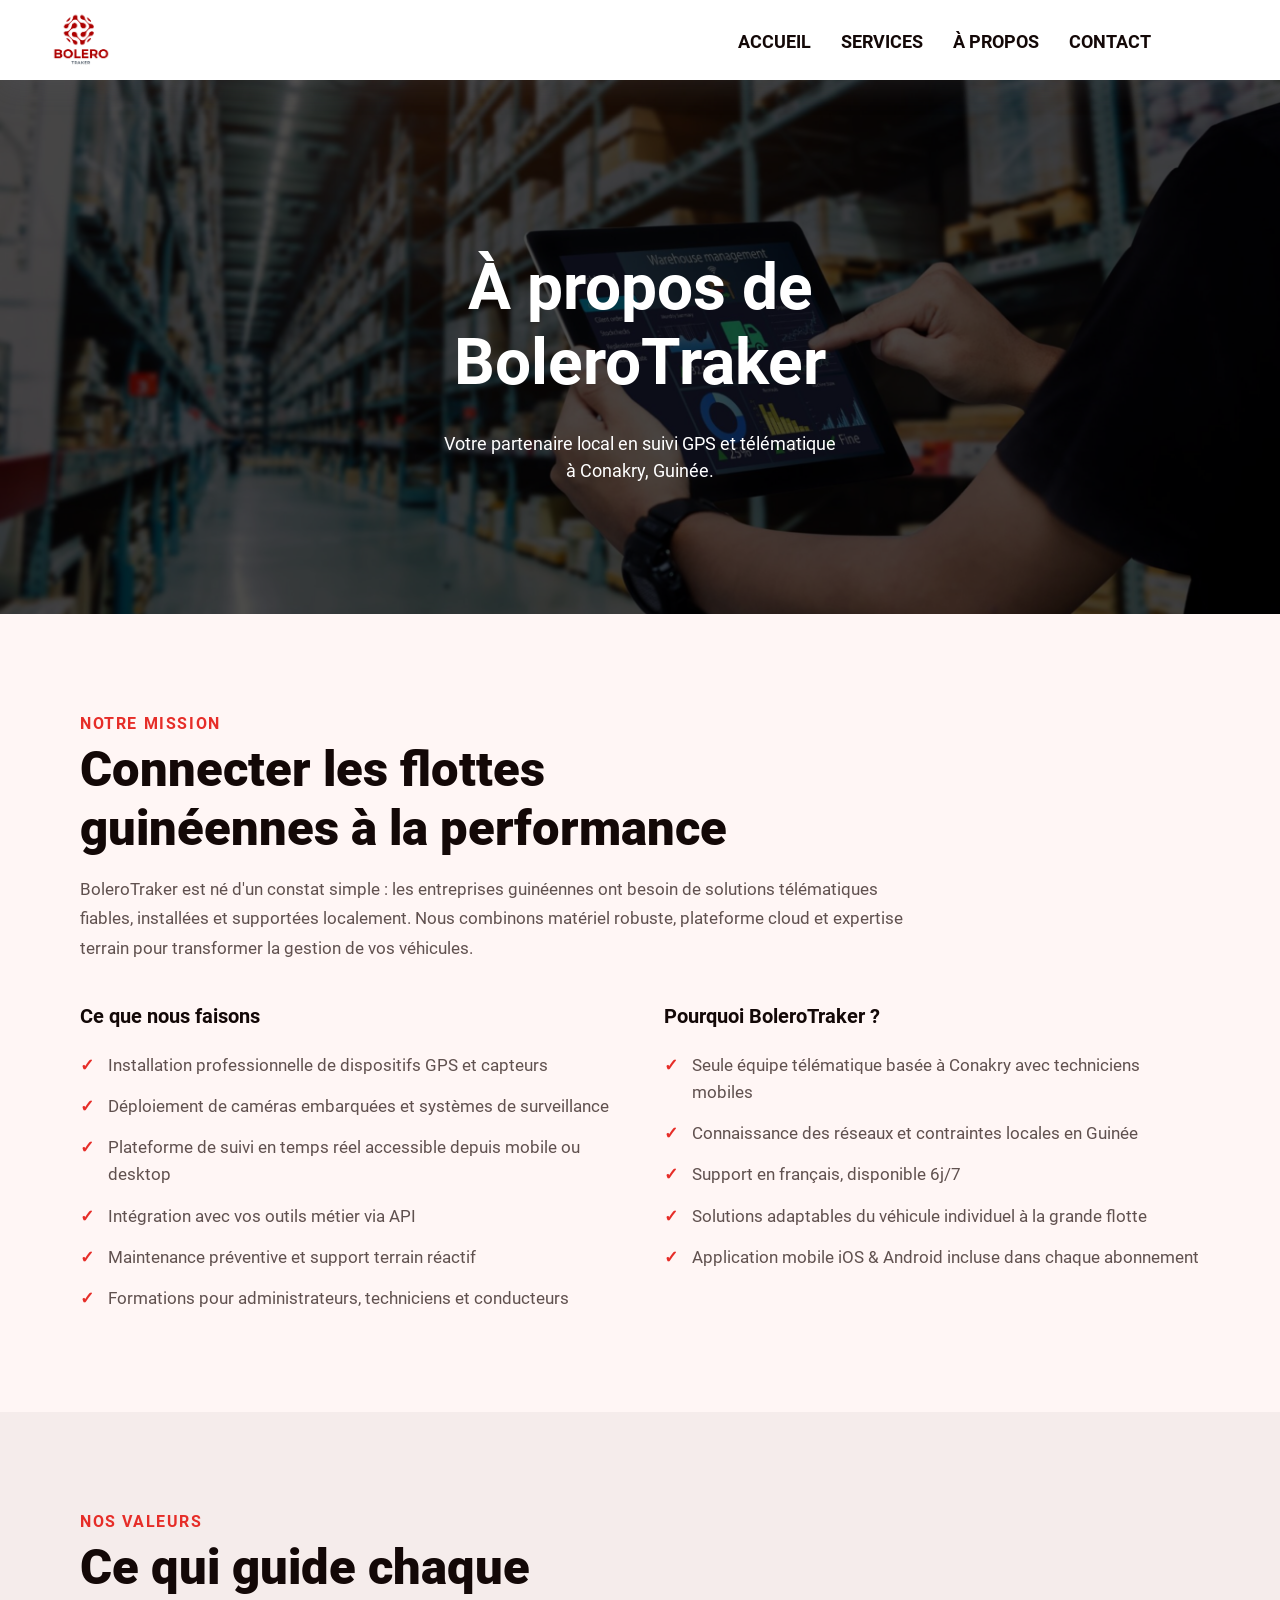
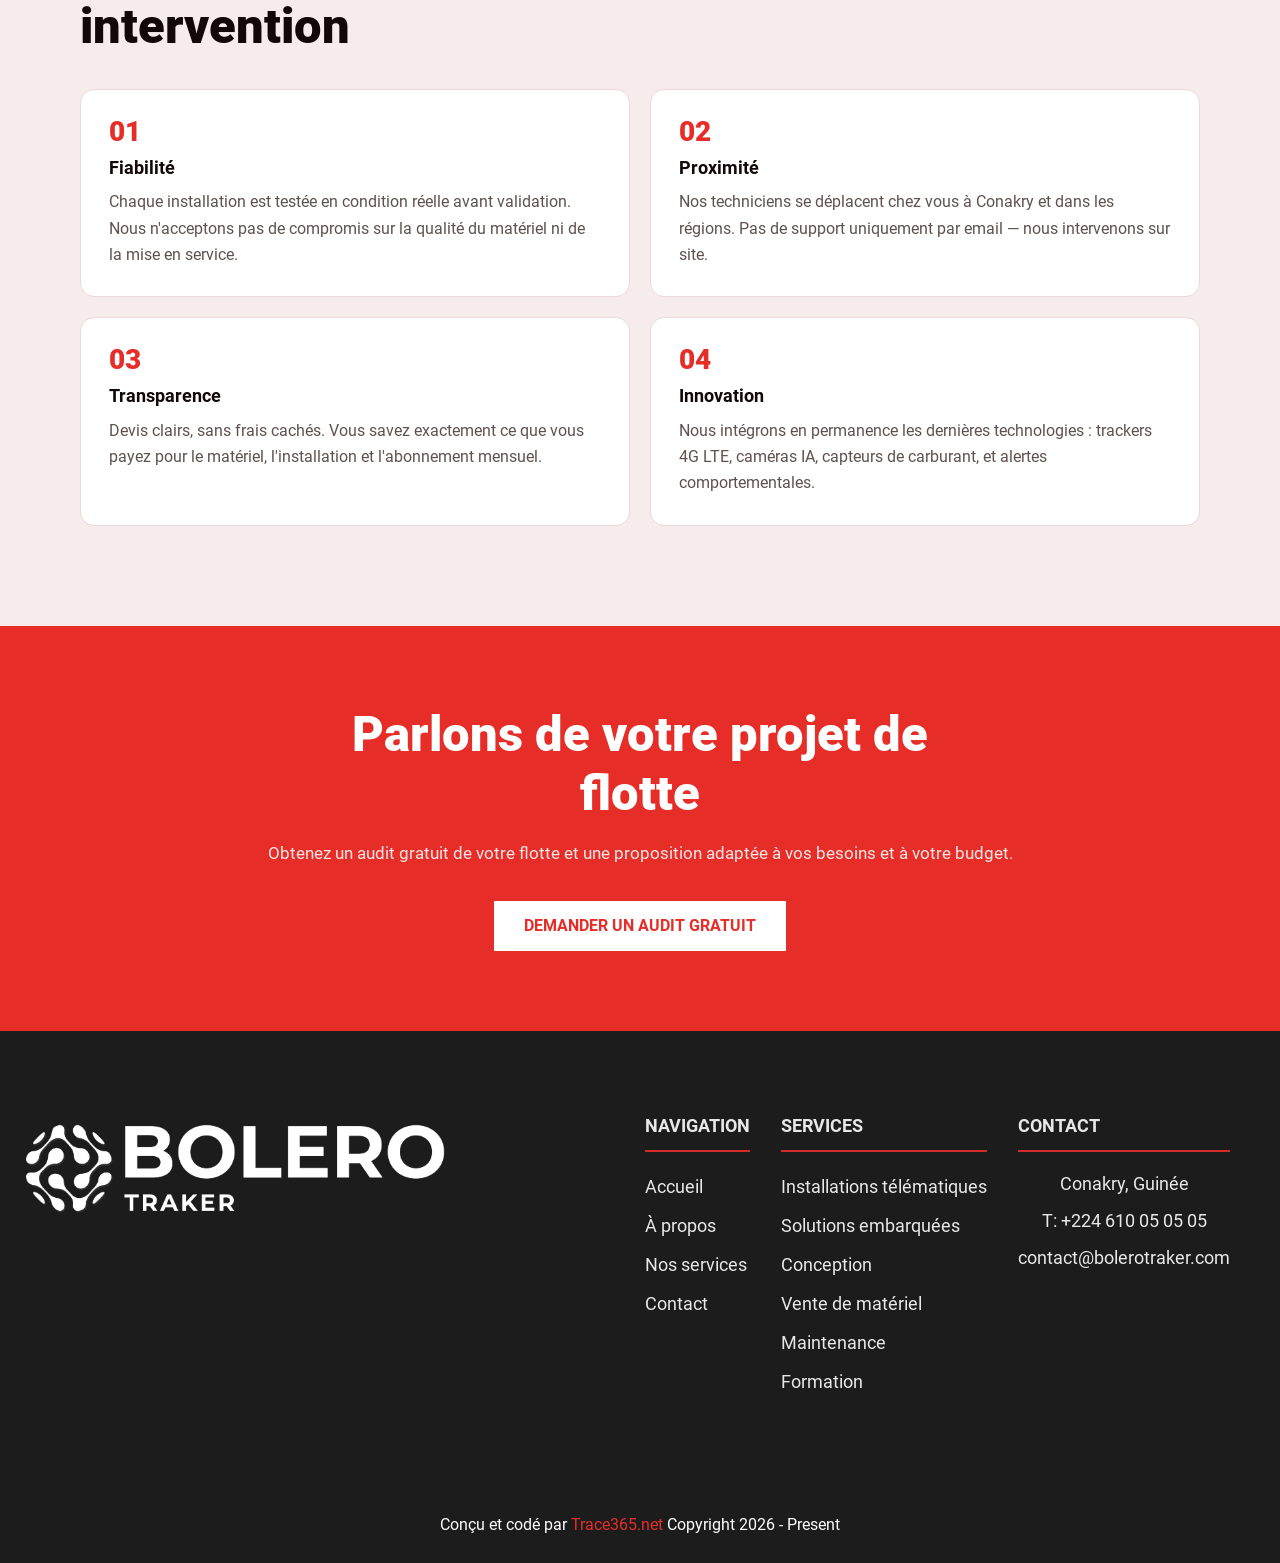
==== about.html @ 32d2dd4e "major Changes" ====
<!DOCTYPE html>
<html lang="fr">
<head>
  <meta charset="UTF-8">
  <meta name="viewport" content="width=device-width, initial-scale=1.0">
  <title>À propos — BoleroTraker | Suivi GPS Conakry, Guinée</title>
  <meta name="description" content="BoleroTraker est votre partenaire local de suivi GPS et télématique en Guinée. Découvrez notre mission, notre équipe et notre engagement pour les flottes guinéennes.">
  <link rel="canonical" href="https://www.bolerotraker.com/about.html">
  <link rel="icon" type="image/png" href="/images/logo-light.png">
  <link rel="stylesheet" href="/css/root.css">
  <link rel="stylesheet" href="/css/dark.css">
  <link rel="stylesheet" href="/css/animations.css">
</head>
<body class="interior">
  <a class="skip" aria-label="aller au contenu principal" href="#main">Aller au contenu principal</a>
  <script defer src="/js/animations.js"></script>

  <div id="navigation">
    <div aria-hidden="true" class="background-color-div"></div>
    <div class="container">
      <a class="logo" aria-label="retour à l'accueil" href="/">
        <img class="light" aria-hidden="true" src="/images/logo-light.png" decoding="async" alt="BoleroTraker logo" width="221" height="66">
        <img class="dark" aria-hidden="true" src="/images/logo-blue.png" decoding="async" loading="lazy" alt="BoleroTraker logo" width="221" height="66">
      </a>
      <button type="button" class="hamburger-menu" aria-expanded="false" aria-controls="navbar-menu">
        <span aria-hidden="true"></span>
      </button>
      <nav id="navbar-menu" aria-label="navigation principale">
        <ul>
          <li id="home"><a href="/">Accueil</a></li>
          <li class="dropdown" id="services">
            <a class="dropdown-toggle" role="button" tabindex="0" aria-expanded="false" aria-controls="services-submenu">Services</a>
            <ul class="dropdown-menu" id="services-submenu">
              <li><a class="dropdown-menu-item" href="mobile-telematics-installations.html">
                <span class="dmi-title">Installations télématiques</span>
                <span class="dmi-desc">GPS, caméras &amp; capteurs sur site</span>
              </a></li>
              <li><a class="dropdown-menu-item" href="fleet-electronics-solutions.html">
                <span class="dmi-title">Solutions embarquées</span>
                <span class="dmi-desc">Intégration électronique de flotte</span>
              </a></li>
              <li><a class="dropdown-menu-item" href="consultative-solution-design.html">
                <span class="dmi-title">Conception de solutions</span>
                <span class="dmi-desc">Architecture télématique sur mesure</span>
              </a></li>
              <li><a class="dropdown-menu-item" href="device-sales.html">
                <span class="dmi-title">Vente de matériel</span>
                <span class="dmi-desc">Trackers 4G, caméras, capteurs</span>
              </a></li>
              <li><a class="dropdown-menu-item" href="maintenance-support.html">
                <span class="dmi-title">Maintenance &amp; support</span>
                <span class="dmi-desc">Contrats &amp; interventions terrain</span>
              </a></li>
              <li><a class="dropdown-menu-item" href="training-education.html">
                <span class="dmi-title">Formation</span>
                <span class="dmi-desc">Pour vos équipes &amp; opérateurs</span>
              </a></li>
            </ul>
          </li>
          <li id="about-us"><a class="active" href="about.html">À propos</a></li>
          <li id="contact"><a href="contact.html">Contact</a></li>
        </ul>
      </nav>
      <button id="dark-mode-toggle">
        <svg class="moon" xmlns="http://www.w3.org/2000/svg" viewBox="0 0 480 480" style="enable-background:new 0 0 480 480" xml:space="preserve"><path d="M459.782 347.328c-4.288-5.28-11.488-7.232-17.824-4.96-17.76 6.368-37.024 9.632-57.312 9.632-97.056 0-176-78.976-176-176 0-58.4 28.832-112.768 77.12-145.472 5.472-3.712 8.096-10.4 6.624-16.832S285.638 2.4 279.078 1.44C271.59.352 264.134 0 256.646 0c-132.352 0-240 107.648-240 240s107.648 240 240 240c84 0 160.416-42.688 204.352-114.176 3.552-5.792 3.04-13.184-1.216-18.496z"/></svg>
        <img class="sun" aria-hidden="true" src="/images/sun.svg" decoding="async" alt="light mode toggle icon" width="15" height="15">
      </button>
    </div>
  </div>

  <main id="main">

    <section id="int-hero">
      <h1>À propos de BoleroTraker</h1>
      <p>Votre partenaire local en suivi GPS et télématique à Conakry, Guinée.</p>
      <picture>
        <img src="/images/hero_img_1.png" alt="équipe BoleroTraker" loading="eager" decoding="async">
      </picture>
    </section>

    <!-- Mission -->
    <section class="sp-section">
      <div class="sp-container">
        <span class="sp-label">Notre mission</span>
        <h2 class="sp-title">Connecter les flottes guinéennes à la performance</h2>
        <p class="sp-intro">BoleroTraker est né d'un constat simple : les entreprises guinéennes ont besoin de solutions télématiques fiables, installées et supportées localement. Nous combinons matériel robuste, plateforme cloud et expertise terrain pour transformer la gestion de vos véhicules.</p>
        <div class="sp-two-col" style="margin-top:2.5rem">
          <div class="sp-col">
            <h3 style="font-size:1.25rem;font-weight:700;color:var(--text);margin-bottom:1rem">Ce que nous faisons</h3>
            <ul class="sp-list">
              <li>Installation professionnelle de dispositifs GPS et capteurs</li>
              <li>Déploiement de caméras embarquées et systèmes de surveillance</li>
              <li>Plateforme de suivi en temps réel accessible depuis mobile ou desktop</li>
              <li>Intégration avec vos outils métier via API</li>
              <li>Maintenance préventive et support terrain réactif</li>
              <li>Formations pour administrateurs, techniciens et conducteurs</li>
            </ul>
          </div>
          <div class="sp-col">
            <h3 style="font-size:1.25rem;font-weight:700;color:var(--text);margin-bottom:1rem">Pourquoi BoleroTraker ?</h3>
            <ul class="sp-list">
              <li>Seule équipe télématique basée à Conakry avec techniciens mobiles</li>
              <li>Connaissance des réseaux et contraintes locales en Guinée</li>
              <li>Support en français, disponible 6j/7</li>
              <li>Solutions adaptables du véhicule individuel à la grande flotte</li>
              <li>Application mobile iOS &amp; Android incluse dans chaque abonnement</li>
            </ul>
          </div>
        </div>
      </div>
    </section>

    <!-- Values -->
    <section class="sp-section alt">
      <div class="sp-container">
        <span class="sp-label">Nos valeurs</span>
        <h2 class="sp-title">Ce qui guide chaque intervention</h2>
        <div class="sp-grid two-col" style="margin-top:2rem">
          <div class="sp-card">
            <div class="sp-card-num">01</div>
            <div class="sp-card-title">Fiabilité</div>
            <p class="sp-card-text">Chaque installation est testée en condition réelle avant validation. Nous n'acceptons pas de compromis sur la qualité du matériel ni de la mise en service.</p>
          </div>
          <div class="sp-card">
            <div class="sp-card-num">02</div>
            <div class="sp-card-title">Proximité</div>
            <p class="sp-card-text">Nos techniciens se déplacent chez vous à Conakry et dans les régions. Pas de support uniquement par email — nous intervenons sur site.</p>
          </div>
          <div class="sp-card">
            <div class="sp-card-num">03</div>
            <div class="sp-card-title">Transparence</div>
            <p class="sp-card-text">Devis clairs, sans frais cachés. Vous savez exactement ce que vous payez pour le matériel, l'installation et l'abonnement mensuel.</p>
          </div>
          <div class="sp-card">
            <div class="sp-card-num">04</div>
            <div class="sp-card-title">Innovation</div>
            <p class="sp-card-text">Nous intégrons en permanence les dernières technologies : trackers 4G LTE, caméras IA, capteurs de carburant, et alertes comportementales.</p>
          </div>
        </div>
      </div>
    </section>

    <!-- CTA -->
    <section class="sp-cta-section">
      <div class="sp-container">
        <h2 class="sp-title">Parlons de votre projet de flotte</h2>
        <p class="sp-intro">Obtenez un audit gratuit de votre flotte et une proposition adaptée à vos besoins et à votre budget.</p>
        <a href="contact.html" class="button-solid">Demander un audit gratuit</a>
      </div>
    </section>

  </main>

  <footer id="footer">
    <div class="container">
      <div class="left-section">
        <a class="logo" href="/"><img loading="lazy" decoding="async" src="/images/logo-light.png" alt="logo" width="221" height="66"></a>
      </div>
      <div class="right-section">
        <div class="lists">
          <ul>
            <li><h2>Navigation</h2></li>
            <li><a href="/">Accueil</a></li>
            <li><a href="about.html">À propos</a></li>
            <li><a href="services.html">Nos services</a></li>
            <li><a href="contact.html">Contact</a></li>
          </ul>
          <ul>
            <li><h2>Services</h2></li>
            <li><a href="mobile-telematics-installations.html">Installations télématiques</a></li>
            <li><a href="fleet-electronics-solutions.html">Solutions embarquées</a></li>
            <li><a href="consultative-solution-design.html">Conception</a></li>
            <li><a href="device-sales.html">Vente de matériel</a></li>
            <li><a href="maintenance-support.html">Maintenance</a></li>
            <li><a href="training-education.html">Formation</a></li>
          </ul>
          <ul>
            <li><h2>Contact</h2></li>
            <li><a href="contact.html">Conakry, Guinée</a></li>
            <li><a href="tel:+224610050505">T: +224 610 05 05 05</a></li>
            <li><a href="mailto:contact@bolerotraker.com">contact@bolerotraker.com</a></li>
          </ul>
        </div>
      </div>
    </div>
    <div class="credit">
      <span>Conçu et codé par</span>
      <a href="https://www.trace365.net" target="_blank" rel="noopener">Trace365.net</a>
      <span class="copyright"> Copyright 2026 - Present</span>
    </div>
  </footer>

  <script defer src="/js/nav.js"></script>
  <script defer src="/js/dark.js"></script>
  <script defer>
    document.addEventListener('scroll', () => {
      document.body.classList.toggle('scroll', document.documentElement.scrollTop >= 100);
    });
  </script>
</body>
</html>
---- css/root.css ----
/*-- -------------------------- -->
<---        Core Animation      -->
<--- -------------------------- -*/


/* Smooth in-page anchor scrolling */
html { scroll-behavior: smooth; }



/*-- -------------------------- -->
<---        Core Styles         -->
<--- -------------------------- -*/
/* Mobile */
@media only screen and (min-width: 0em) {
  :root {
    /* --primary: #0070c9;
    --primaryShade: #3399ff;
    --primaryDark: #004b8a;
    --bodyTextColor: #4E4B66;
    --bodyTextColorWhite: #FAFBFC;
    --headerColor: #1a1a1a; */

    /* Brand Colors based on Logo */
    --primary: oklch(0.6 0.22 28);    /* The vibrant Team Fuel Red */
    --secondary: oklch(0.35 0.05 28);  /* Deep Charcoal with a hint of warmth */
    
    /* Backgrounds */
    --bg-dark: oklch(0.95 0.01 28);
    --bg: oklch(0.98 0.01 28);
    --bg-light: oklch(1 0 0);
    
    /* Text & Borders */
    --text: oklch(0.15 0.02 28);
    --text-muted: oklch(0.45 0.02 28);
    --highlight: var(--primary);
    --border: oklch(0.85 0.02 28);
    --border-muted: oklch(0.9 0.02 28);

    /* Status Colors (Adjusted for harmony) */
    --danger: oklch(0.55 0.22 25);
    --warning: oklch(0.75 0.15 70);
    --success: oklch(0.65 0.15 150);
    --info: oklch(0.6 0.12 230);

    --bodyTextColorWhite: oklch(0.98 0.01 28);
    --text-inverted: oklch(0.98 0.01 28);
    --text-muted-inverted: oklch(0.8 0.01 28);

    --header-bg-light: oklch(1 0 0);
    --footer-bg: oklch(0.12 0.02 28);
    --nav-text: oklch(0.15 0.02 28);


    /* --bg-dark: oklch(0.92 0.06 245);
    --bg: oklch(0.96 0.06 245);
    --bg-light: oklch(1 0.06 245);
    --text: oklch(0.15 0.12 245);
    --text-muted: oklch(0.4 0.12 245);
    --highlight: oklch(1 0.12 245);
    --border: oklch(0.6 0.12 245);
    --border-muted: oklch(0.7 0.12 245);
    --primary: oklch(0.4 0.12 245);
    --secondary: oklch(0.4 0.12 65);
    --danger: oklch(0.5 0.12 30);
    --warning: oklch(0.5 0.12 100);
    --success: oklch(0.5 0.12 160);
    --info: oklch(0.5 0.12 260);

    --bodyTextColorWhite: oklch(1 0.06 245);

    --text-inverted: oklch(0.96 0.1 245);
    --text-muted-inverted: oklch(0.76 0.1 245); ; */

    /* 13px - 16px */
    --topperFontSize: clamp(0.8125rem, 1.6vw, 1rem);
    /* 31px - 49px */
    --headerFontSize: clamp(1.9375rem, 4.5vw, 3.0625rem);
    /* 60px - 100px top and bottom */
    --sectionPadding: clamp(3.75em, 7.82vw, 6.25em) 1rem;
  }
  :root body.dark-mode {

    --bg-dark: oklch(0.1 0.02 28);
    --bg: oklch(0.14 0.02 28);
    --bg-light: oklch(0.18 0.02 28);
    
    --text: oklch(0.98 0.01 28);
    --text-muted: oklch(0.75 0.01 28);
    
    --primary: oklch(0.65 0.24 28);  /* Slightly brighter for dark mode pop */
    --secondary: oklch(0.75 0.1 28);
    
    --border: oklch(0.25 0.02 28);
    --border-muted: oklch(0.2 0.02 28);

    --header-bg-light: oklch(0.12 0.02 28);
    --nav-text: oklch(0.98 0.01 28);


    /* --bg-dark: oklch(0.1 0.06 245);
    --bg: oklch(0.15 0.06 245);
    --bg-light: oklch(0.2 0.06 245);
    --text: oklch(0.96 0.1 245);
    --text-muted: oklch(0.76 0.1 245);
    --highlight: oklch(0.5 0.12 245);
    --border: oklch(0.4 0.12 245);
    --border-muted: oklch(0.3 0.12 245);
    --primary: oklch(0.76 0.12 245);
    --secondary: oklch(0.76 0.12 65);
    --danger: oklch(0.7 0.12 30);
    --warning: oklch(0.7 0.12 100);
    --success: oklch(0.7 0.12 160);
    --info: oklch(0.7 0.12 260); */
  }
  /* roboto-regular - latin */
  @font-face {
    font-family: 'Roboto';
    font-style: normal;
    font-weight: 400;
    src: local(''), url('../fonts/roboto-v29-latin-regular.woff2') format('woff2'), /* Chrome 26+, Opera 23+, Firefox 39+ */ url('../fonts/roboto-v29-latin-regular.woff') format('woff');
    
    /* Chrome 6+, Firefox 3.6+, IE 9+, Safari 5.1+ */
  }
  /* roboto-700 - latin */
  @font-face {
    font-family: 'Roboto';
    font-style: normal;
    font-weight: 700;
    src: local(''), url('../fonts/roboto-v29-latin-700.woff2') format('woff2'), /* Chrome 26+, Opera 23+, Firefox 39+ */ url('../fonts/roboto-v29-latin-700.woff') format('woff');
    
    /* Chrome 6+, Firefox 3.6+, IE 9+, Safari 5.1+ */
  }
  /* roboto-900 - latin */
  @font-face {
    font-family: 'Roboto';
    font-style: normal;
    font-weight: 900;
    src: local(''), url('../fonts/roboto-v29-latin-900.woff2') format('woff2'), /* Chrome 26+, Opera 23+, Firefox 39+ */ url('../fonts/roboto-v29-latin-900.woff') format('woff');
    
    /* Chrome 6+, Firefox 3.6+, IE 9+, Safari 5.1+ */
  }
  body,
  html {
    margin: 0;
    padding: 0;
    font-size: 100%;
    font-family: 'Roboto', Arial, sans-serif;
    color: var(--text);
    overflow-x: hidden;
  }
  *,
  *:before,
  *:after {
    margin: 0;
    padding: 0;
    box-sizing: border-box;
  }
  body {
    transition: background-color 0.3s;
  }
  .container {
    position: relative;
    width: 92%;
    margin: auto;
  }
  h1,
  h2,
  h3,
  h4,
  h5,
  h6 {
    margin: 0;
    color: var(--text);
  }
  .cs-topper {
    font-size: var(--topperFontSize);
    line-height: 1.2em;
    text-transform: uppercase;
    letter-spacing: .1em;
    font-weight: 700;
    color: var(--primary);
    margin-bottom: 0.25rem;
    display: block;
  }
  p,
  li,
  a {
    font-size: 1.125rem;
    line-height: 1.5em;
    margin: 0;
  }
  p,
  li {
    color: var(--text-muted);
  }
  a:hover,
  button:hover {
    cursor: pointer;
  }
  .button-solid {
    font-size: 1rem;
    font-weight: bold;
    text-transform: uppercase;
    text-decoration: none;
    display: inline-block;
    width: auto;
    line-height: 3.125em;
    height: 3.125rem;
    text-align: center;
    padding: 0 1.875rem;
    position: relative;
    z-index: 1;
    background-color: var(--primary);
    color: var(--bodyTextColorWhite);
    transition: color .3s;
    transition-delay: .1s;
  }
  .button-solid:hover {
    color: #fff;
  }
  .button-solid:hover:before {
    width: 100%;
  }
  .button-solid:before {
    content: '';
    position: absolute;
    display: block;
    height: 100%;
    opacity: 1;
    top: 0;
    left: 0;
    z-index: -1;
    background-color: #000;
    width: 0;
    transition: width .3s;
  }
  .skip {
    position: absolute;
    top: 0;
    left: 0;
    opacity: 0;
    z-index: -1111111;
  }
}
/* Reset Margins */
@media only screen and (min-width: 1024px) {
  body,
  html {
    padding: 0;
    margin: 0;
  }
}
/* Scale full website with the viewport width */
@media only screen and (min-width: 2000px) {
  body,
  html {
    font-size: .85vw;
  }
}
/*-- -------------------------- -->
<---         Navigation         -->
<--- -------------------------- -*/

/* Dropdown menu hidden by default */

.dropdown-toggle {
  anchor-name: --dropdown;
}
.dropdown-menu {
  position: absolute;
  position-anchor: --dropdown;
  min-width: 200px;
  background-color: var(--primary);
  border: 1px solid #ddd;
  display: none !important;
  flex-direction: column;
  z-index: 9999;
  box-shadow: 0 8px 12px rgba(0, 0, 0, 0.1);
}


.dropdown-menu li {
  width: 100%;
}

.dropdown-menu li a {
  padding: 0.75rem 1rem;
  display: block;
  color: var(--bodyTextColorWhite) !important;
  text-decoration: none;
}

/* .dropdown-menu li a:hover {
  background-color: #f2f2f2;
} */
#navigation .container {
  margin-top: 0;
  margin-bottom: 0;

}
/* Show dropdown on hover (desktop only) */
@media (min-width: 768px) {
  .dropdown:hover .dropdown-menu {
    display: flex !important;
  }
}

/* Responsive (mobile): show dropdown when toggled (class 'open' is added via JS) */
@media (max-width: 1023px) {
  #navigation #navbar-menu {
    overflow: visible !important;
  }
  .dropdown {
    position: relative;


  }
  .dropdown-menu {
    overflow: visible;

  }
  .nav-list {
    flex-direction: column;
    overflow: visible;
    
  }

.dropdown.open .dropdown-menu {
  display: flex !important;
  flex-direction: column;
  position: relative;
  width: 100%;
  padding: 1rem;
  background-color: var(--bg); /* or var(--dark) */
  border-radius: 0.5rem;
  gap: 0.75rem;
  z-index: 9999;
  box-shadow: 0 4px 20px rgba(0, 0, 0, 0.4);
    overflow: visible;
    max-height: 400px;
    overflow-y: auto; 
    scrollbar-width: none;
    -webkit-overflow-scrolling: touch;
    -ms-overflow-style: none;
    scrollbar-width: none;
    -webkit-overflow-scrolling: touch;
    -ms-overflow-style: none;
    scrollbar-width: none;
    -webkit-overflow-scrolling: touch;
    -ms-overflow-style: none;
    scrollbar-width: none;
    -webkit-overflow-scrolling: touch;
}
body.dark-mode #navigation #navbar-menu .dropdown.open .dropdown-menu {
    background-color: var(--medium);
}
.dropdown-menu li a {
  color: #ffffff;
  text-align: center;
  font-weight: 700;
  font-size: 1rem;
  display: block;
  padding: 0.75rem 1rem;
  border-radius: 0.375rem;
  text-decoration: none;
  background-color: transparent;
    overflow: visible;

}

.dropdown-menu li a:hover {
  background-color: var(--primaryDark);
}

}

/* Mobile - Top Drop Down */
@media only screen and (max-width: 1023px) {
  #navigation {
    position: fixed;
    top: 0;
    left: 0;
    width: 100%;
    z-index: 10000;
    height: fit-content;
  }
  #navigation .background-color-div {
    position: absolute;
    top: 0;
    left: 0;
    background-color: #fff;
    width: 100%;
    height: 100%;
    box-shadow: rgba(149, 157, 165, 0.2) 0px 8px 24px;
  }
  #navigation .container {
    padding: 0.8125rem 0;
    width: 90%;
  }
  #navigation .logo {
    display: inline-block;
    height: 4rem;
    width: auto;
  }
  #navigation .logo img {
    width: auto;
    height: 100%;
  }
  #navigation .logo .light {
    display: none;
  }
  #navigation .logo .dark {
    display: block;
  }
  #navigation .hamburger-menu {
    position: absolute;
    right: 0rem;
    border: none;
    height: 3rem;
    width: 3rem;
    z-index: 100;
    display: block;
    background: transparent;
    padding: 0;
    top: 50%;
    transform: translateY(-50%);
    transition: top .3s;
  }
  #navigation .hamburger-menu span {
    height: 2px;
    width: 1.875rem;
    background-color: #000;
    display: block;
    position: absolute;
    left: 50%;
    transform: translateX(-50%);
    transition: background-color 0.3s;
  }
  #navigation .hamburger-menu span:before {
    content: '';
    position: absolute;
    display: block;
    height: 2px;
    width: 80%;
    background: #000;
    opacity: 1;
    top: -6px;
    left: 0;
    transition: width .3s, left .3s, top .3s, transform .5s;
  }
  #navigation .hamburger-menu span:after {
    content: '';
    position: absolute;
    display: block;
    height: 2px;
    width: 80%;
    background: #000;
    opacity: 1;
    top: 6px;
    left: 0;
    transition: width .3s, left .3s, top .3s, transform .3s;
  }
  #navigation .hamburger-menu.clicked span {
    background-color: transparent;
  }
  #navigation .hamburger-menu.clicked span:before {
    width: 100%;
    transform: translate(-50%, -50%) rotate(225deg);
    left: 50%;
    top: 50%;
  }
  #navigation .hamburger-menu.clicked span:after {
    width: 100%;
    transform: translate(-50%, -50%) rotate(-225deg);
    left: 50%;
    top: 50%;
  }
  #navigation #navbar-menu {
    position: fixed;
    right: 0;
    padding: 0;
    width: 100%;
    border-radius: 0 0 0.375em 0.375em;
    z-index: 9999;
    overflow: hidden;
    box-shadow: rgba(149, 157, 165, 0.2) 0px 8px 24px;
    background-color: #fff;
    top: 3.7rem;
    padding-top: 0;
    height: 0;
    transition: height 0.3s, padding-top 0.3s, top 0.3s;
  }
  #navigation #navbar-menu ul {
    padding: 0;
    perspective: 700px;
  }
  #navigation #navbar-menu ul li {
    list-style: none;
    margin-bottom: 1.5rem;
    text-align: center;
    transform-style: preserve-3d;
    opacity: 0;
    transform: translateY(-0.4375rem) rotateX(90deg);
    transition: opacity .5s, transform .5s;
  }
  #navigation #navbar-menu ul li:nth-of-type(1) {
    transition-delay: .01s;
  }
  #navigation #navbar-menu ul li:nth-of-type(2) {
    transition-delay: .02s;
  }
  #navigation #navbar-menu ul li:nth-of-type(3) {
    transition-delay: .03s;
  }
  #navigation #navbar-menu ul li:nth-of-type(4) {
    transition-delay: .04s;
  }
  #navigation #navbar-menu ul li:nth-of-type(5) {
    transition-delay: .05s;
  }
  #navigation #navbar-menu ul li:nth-of-type(6) {
    transition-delay: .06s;
  }
  #navigation #navbar-menu ul li:nth-of-type(7) {
    transition-delay: .07s;
  }
  #navigation #navbar-menu ul li a {
    text-decoration: none;
    text-transform: uppercase;
    color: #000;
    font-size: 1.1875rem;
    text-align: center;
    display: inline-block;
    position: relative;
    font-weight: bold;
  }
  #navigation #navbar-menu ul li a.active {
    color: var(--primary);
  }
  #navigation #navbar-menu ul li a.active:before {
    content: '';
    position: absolute;
    display: block;
    height: 0.5rem;
    background: var(--primary);
    opacity: 1;
    top: 2rem;
    border-radius: 0.25rem;
    left: -0.375rem;
    right: -0.375rem;
    z-index: -1;
  }
  #navigation #navbar-menu.open {
    position:absolute;
    height: fit-content;
    padding-top: 1.25rem;
    z-index: 9999;
  }
  #navigation #navbar-menu.open ul li {
    opacity: 1;
    transform: translateY(0) rotateX(0);
  }
  #navigation #navbar-menu.open ul li a.dropdown-menu-item {
    color: var(--primary) !important;
  }
  .dropdown.open .dropdown-menu li {
    margin-bottom: 0 !important;
  }
  
}
/* Desktop */
@media only screen and (min-width: 64em) {
  ::-webkit-scrollbar-track {
    -webkit-box-shadow: inset 0 0 0.375em rgba(0, 0, 0, 0.3);
    background-color: #fff;
  }
  ::-webkit-scrollbar-track-piece {
    background-color: #f0f0f0;
  }
  ::-webkit-scrollbar {
    width: 0.75em;
    background-color: #F5F5F5;
  }
  ::-webkit-scrollbar-thumb {
    border-radius: 0.625em;
    background: var(--primary);
  }
  body.scroll #navigation .background-color-div {
    height: 100%;
    box-shadow: rgba(100, 100, 111, 0.2) 0px 7px 29px 0px;
  }
  body.scroll #navigation .logo .light {
    display: none;
  }
  body.scroll #navigation .logo .dark {
    display: block;
  }
  body.scroll #navigation #navbar-menu ul li a {
    color: #1a1a1a;
  }
  body.scroll #navigation #navbar-menu ul li a.active {
    color: var(--primary);
  }
  body.scroll #dark-mode-toggle svg path {
    fill: #000;
  }
  body.dark-mode #navigation .background-color-div {
    height: 100%;
    box-shadow: rgba(100, 100, 111, 0.2) 0px 7px 29px 0px;
  }
  #navigation {
    width: 100%;
    height: fit-content;
    position: fixed;
    top: 0;
    left: 0;
    z-index: 200000;
    padding: 0;
    display: flex;
    align-items: center;
  }
    #navigation #navbar-menu ul li a.active {
    color: var(--primary);
  }
  #navigation .background-color-div {
    position: absolute;
    top: 0;
    left: 0;
    width: 100%;
    background-color: #fff;
    height: 0;
    transition: height .3s;
  }
  #navigation .container {
    max-width: 75rem;
    display: flex;
    justify-content: flex-end;
    align-items: center;
  }
  #navigation .logo {
    margin-right: auto;
    height: 5rem;
    padding: 10px 0;
    width: auto;
  }
  #navigation .logo img {
    width: auto;
    height: 100%;
  }
  #navigation #navbar-menu ul {
    padding: 0;
    display: flex;
    justify-content: flex-end;
    align-items: center;
  }
  #navigation #navbar-menu ul li {
    list-style: none;
    margin-left: 1.875rem;
    padding-top: 0.1875rem;
  }
  #navigation #navbar-menu ul li a {
    text-decoration: none;
    font-weight: bold;
    /* 14px - 18px */
    font-size: clamp(0.875rem, 1.5vw, 1.125rem);
    text-transform: uppercase;
    position: relative;
    display: inline-block;
    z-index: 1;
    color: #fff;
    transition: color .3s;
  }
  #navigation #navbar-menu ul li a:before {
    content: '';
    position: absolute;
    display: block;
    height: 0.375rem;
    border-radius: 0.1875rem;
    background: var(--bg-dark);
    opacity: 1;
    bottom: 0.125rem;
    z-index: -1;
    left: 0;
    width: 0%;
    transition: width .3s;
  }
  
  #navigation #navbar-menu ul li a:hover:before {
    width: 100%;
  }
  #navigation #navbar-menu ul li a.active:before {
    background: var(--bg) ;
  }
  #navigation #navbar-menu ul li a.active:before {
    content: '';
    position: absolute;
    display: none;
    width: 100%;
    height: 0.375rem;
    background: var(--primary);
    opacity: 1;
    bottom: 0.125rem;
    border-radius: 0.1875rem;
    left: 0rem;
    right: -0.375rem;
    z-index: -1;
    transition: bottom .3s;
  }
  #navigation .hamburger-menu {
    display: none;
  }
}
/* Dark Mode Mobile */
@media only screen and (max-width: 1023px) {
  body.dark-mode #navigation .background-color-div {
    background-color: var(--dark);
  }
  body.dark-mode #navigation .hamburger-menu.clicked span {
    background-color: var(--dark);
  }
  body.dark-mode #navigation .hamburger-menu span {
    background-color: #fff;
  }
  body.dark-mode #navigation .hamburger-menu span:before,
  body.dark-mode #navigation .hamburger-menu span:after {
    background-color: #fff;
  }
  body.dark-mode #navigation .logo .light {
    display: block;
  }
  body.dark-mode #navigation .logo .dark {
    display: none !important;
  }
  body.dark-mode #navigation #navbar-menu {
    background-color: var(--medium);
  }
  body.dark-mode #navigation #navbar-menu ul li a {
    color: #fff;
  }
  body.dark-mode #navigation #navbar-menu ul li a.active {
    color: var(--primary);
  }
}
/* Dark Mode Desktop */
@media only screen and (min-width: 1024px) {
  body.dark-mode #navigation .background-color-div {
    background-color: var(--dark);
  }
  body.dark-mode #navigation .logo .light {
    display: block;
  }
  body.dark-mode #navigation .logo .dark {
    display: none !important;
  }
  body.dark-mode #navigation #navbar-menu ul li a {
    color: #fff;
  }
  body.dark-mode #navigation #navbar-menu ul li a.active {
    color: var(--primary);
  }
}

/*-- -------------------------- -->
<---    Interior Page Nav        -->
<--- -------------------------- -*/
/* Always show solid nav on interior pages */
body.interior #navigation .background-color-div {
  background-color: var(--header-bg-light);
  height: 100%;
  box-shadow: rgba(100, 100, 111, 0.2) 0px 7px 29px 0px;
}
body.interior #navigation .logo .light {
  display: none !important;
}
body.interior #navigation .logo .dark {
  display: block !important;
}
@media only screen and (min-width: 64em) {
  body.interior #navigation #navbar-menu ul li a {
    color: var(--nav-text);
  }
}
body.dark-mode.interior #navigation .background-color-div {
  background-color: oklch(0.12 0.02 28);
}
body.dark-mode.interior #navigation .logo .light {
  display: block !important;
}
body.dark-mode.interior #navigation .logo .dark {
  display: none !important;
}

/*-- -------------------------- -->
<---    Mega Menu Dropdown       -->
<--- -------------------------- -*/
/* Dropdown item with title + description */
.dmi-title {
  display: block;
  font-size: 0.9375rem;
  font-weight: 700;
  line-height: 1.3;
  color: inherit;
}
.dmi-desc {
  display: block;
  font-size: 0.8125rem;
  line-height: 1.4;
  color: var(--text-muted);
  margin-top: 0.125rem;
}

/* Desktop mega menu override */
@media only screen and (min-width: 64em) {
  #navigation .dropdown {
    position: relative;
  }
  #navigation .dropdown-menu {
    position: absolute;
    position-anchor: unset;
    top: calc(100% + 0.75rem);
    left: 50%;
    transform: translateX(-50%);
    min-width: 640px;
    display: none !important;
    grid-template-columns: 1fr 1fr;
    gap: 0.25rem;
    padding: 0.875rem;
    background: var(--bg-light);
    border: none;
    border-top: 3px solid var(--primary);
    box-shadow: 0 12px 40px rgba(0, 0, 0, 0.14);
    border-radius: 0 0 0.75rem 0.75rem;
  }
  #navigation .dropdown:hover .dropdown-menu {
    display: grid !important;
  }
  #navigation .dropdown-menu li {
    width: 100%;
  }
  #navigation .dropdown-menu li a.dropdown-menu-item {
    display: flex;
    flex-direction: column;
    padding: 0.75rem 1rem;
    border-radius: 0.5rem;
    text-decoration: none;
    color: var(--text) !important;
    text-transform: none;
    font-size: 1rem;
    font-weight: 400;
    transition: background 0.18s;
    background: transparent;
  }
  #navigation .dropdown-menu li a.dropdown-menu-item:before {
    display: none;
  }
  #navigation .dropdown-menu li a.dropdown-menu-item:hover {
    background: var(--bg-dark);
  }
  #navigation .dropdown-menu li a.dropdown-menu-item .dmi-title {
    color: var(--text);
  }
  body.dark-mode #navigation .dropdown-menu {
    background: oklch(0.18 0.02 28);
    border-color: var(--primary);
  }
  body.dark-mode #navigation .dropdown-menu li a.dropdown-menu-item {
    color: var(--text) !important;
  }
  body.dark-mode #navigation .dropdown-menu li a.dropdown-menu-item:hover {
    background: oklch(0.22 0.02 28);
  }
  body.dark-mode #navigation .dropdown-menu li a.dropdown-menu-item .dmi-title {
    color: var(--text);
  }
  body.dark-mode #navigation .dropdown-menu li a.dropdown-menu-item .dmi-desc {
    color: var(--text-muted);
  }
}

/*-- -------------------------- -->
<---   Sub-page Content Styles  -->
<--- -------------------------- -*/
@media only screen and (min-width: 0em) {
  .sp-section {
    padding: var(--sectionPadding);
    background: var(--bg);
  }
  .sp-section.alt {
    background: var(--bg-dark);
  }
  .sp-container {
    width: 100%;
    max-width: 72rem;
    margin: 0 auto;
    padding: 0 1rem;
  }
  .sp-label {
    font-size: var(--topperFontSize);
    text-transform: uppercase;
    letter-spacing: .1em;
    font-weight: 700;
    color: var(--primary);
    display: block;
    margin-bottom: 0.5rem;
  }
  .sp-title {
    font-size: var(--headerFontSize);
    font-weight: 900;
    line-height: 1.2;
    color: var(--text);
    margin-bottom: 1rem;
    max-width: 42rem;
  }
  .sp-intro {
    color: var(--text-muted);
    line-height: 1.75;
    font-size: 1.0625rem;
    max-width: 52rem;
    margin-bottom: 2.5rem;
  }
  .sp-grid {
    display: grid;
    grid-template-columns: 1fr;
    gap: 1.25rem;
    margin-top: 2.5rem;
  }
  .sp-card {
    background: var(--bg-light);
    border: 1px solid var(--border-muted);
    border-radius: 0.875rem;
    padding: 1.75rem;
    display: flex;
    flex-direction: column;
    gap: 0.625rem;
    transition: box-shadow 0.2s;
  }
  .sp-card:hover {
    box-shadow: 0 8px 32px rgba(0,0,0,0.08);
  }
  .sp-card-num {
    font-size: 1.75rem;
    font-weight: 900;
    color: var(--primary);
    line-height: 1;
  }
  .sp-card-title {
    font-size: 1.125rem;
    font-weight: 700;
    color: var(--text);
    line-height: 1.3;
  }
  .sp-card-text {
    color: var(--text-muted);
    font-size: 1rem;
    line-height: 1.65;
  }
  .sp-list {
    list-style: none;
    padding: 0;
    display: flex;
    flex-direction: column;
    gap: 0.875rem;
    margin-top: 1.5rem;
  }
  .sp-list li {
    color: var(--text-muted);
    padding-left: 1.75rem;
    position: relative;
    font-size: 1.0625rem;
    line-height: 1.6;
  }
  .sp-list li::before {
    content: "✓";
    color: var(--primary);
    font-weight: 700;
    position: absolute;
    left: 0;
  }
  .sp-cta-section {
    background: var(--primary);
    padding: clamp(3rem, 7vw, 5rem) 1rem;
    text-align: center;
  }
  .sp-cta-section .sp-title {
    color: #fff;
    margin: 0 auto 1rem;
  }
  .sp-cta-section .sp-intro {
    color: rgba(255,255,255,0.88);
    margin: 0 auto 2rem;
  }
  .sp-cta-section .button-solid {
    background: #fff;
    color: var(--primary);
  }
  .sp-cta-section .button-solid:before {
    background: #000;
  }
  .sp-cta-section .button-solid:hover {
    color: #fff;
  }
  .sp-two-col {
    display: flex;
    flex-direction: column;
    gap: 3rem;
    align-items: flex-start;
  }
  .sp-two-col .sp-col {
    width: 100%;
  }
}
@media only screen and (min-width: 640px) {
  .sp-grid {
    grid-template-columns: 1fr 1fr;
  }
}
@media only screen and (min-width: 1024px) {
  .sp-grid {
    grid-template-columns: 1fr 1fr 1fr;
  }
  .sp-grid.two-col {
    grid-template-columns: 1fr 1fr;
  }
  .sp-two-col {
    flex-direction: row;
  }
  .sp-two-col .sp-col {
    width: 50%;
  }
}
/* Dark mode sub-page cards */
@media only screen and (min-width: 0em) {
  body.dark-mode .sp-card {
    background: oklch(0.18 0.02 28);
    border-color: oklch(0.25 0.02 28);
  }
  body.dark-mode .sp-section {
    background: var(--bg);
  }
  body.dark-mode .sp-section.alt {
    background: var(--bg-dark);
  }
}
/*-- -------------------------- -->
<---   Interior Page Header     -->
<--- -------------------------- -*/
/* Mobile */
@media only screen and (min-width: 0em) {
  #int-hero {
    display: flex;
    justify-content: center;
    align-items: center;
    flex-direction: column;
    position: relative;
    z-index: 1;
    min-height: 30vh;
    padding-top: 3.125rem;
  }
  #int-hero:before {
    content: '';
    position: absolute;
    display: block;
    height: 100%;
    width: 100%;
    background: #000;
    opacity: .7;
    top: 0;
    left: 0;
    z-index: -1;
  }
  #int-hero picture {
    position: absolute;
    top: 0;
    left: 0;
    height: 100%;
    width: 100%;
    z-index: -2;
  }
  #int-hero picture img {
    position: absolute;
    top: 0;
    left: 0;
    height: 100%;
    width: 100%;
    object-fit: cover;
  }
  #int-hero h1 {
    color: #fff;
    font-size: 2.13333333rem;
    text-align: center;
    margin: 0 auto;
    position: relative;
    width: 96%;
    max-width: 31.25rem;
    margin-top: 4.375rem;
    margin-bottom: 1.875rem;
  }
  #int-hero p {
    color: #fff;
    text-align: center;
    max-width: 25rem;
    margin: auto;
    margin-bottom: 1.875rem;
    display: block;
    width: 96%;
  }
}
/* Tablet */
@media only screen and (min-width: 48em) {
  #int-hero {
    font-size: 100%;
  }
  #int-hero h1 {
    font-size: 4rem;
  }
}
/* Small Desktop */
@media only screen and (min-width: 64em) {
  #int-hero {
    min-height: 18.75rem;
    height: auto;
    padding-top: 11.25rem;
    padding-block-end: 6.25rem;
    background-attachment: fixed;
    font-size: inherit;
  }
}
/*-- -------------------------- -->
<---           Footer           -->
<--- -------------------------- -*/
/* Mobile */
@media only screen and (min-width: 0em) {
  #footer {
    background: #1C1C1C;
    padding: 5.25rem 0 1.25rem;
    font-size: min(4vw, 1.2em);
  }
  #footer .left-section {
    margin: auto;
    margin-bottom: 3.125rem;
    text-align: center;
  }
  #footer .left-section .logo {
    display: inline-block;
    margin: auto;
    width: auto;
    height: 5.125em ;
    margin-bottom: 1.875em;
    text-align: center;
  }
  #footer .left-section .logo img {
    width: auto;
    height: 100%;
    display: block;
  }
  #footer .left-section p {
    font-size: 0.875rem;
    line-height: 1.92857143;
    color: #fff;
    opacity: .9;
    text-align: center;
    width: 100%;
    width: 21.92857143rem;
    margin: auto;
  }
  #footer .right-section {
    width: 96%;
    max-width: 25.4375rem;
    margin: auto;
  }
  #footer .right-section .lists {
    display: flex;
    justify-content: space-between;
    flex-wrap: wrap;
    width: 96%;
    max-width: 19.1875rem;
    margin: auto;
    justify-content: center;
    text-align: center;
  }
  #footer .right-section .lists ul {
    padding: 0;
    margin-bottom: 0;
    margin-top: 0;
    width:100%
  }
  #footer .right-section .lists ul:nth-of-type(3) {
    margin-top: 3.125rem;
  }
  #footer .right-section .lists ul:nth-of-type(3) li {
    display: flex;
    justify-content: center;
    align-items: center;
    margin-bottom: 1rem;
  }
  #footer .right-section .lists ul:nth-of-type(3) li h2 {
    width: 100%;
  }
  #footer .right-section .lists ul:nth-of-type(3) li:last-of-type {
    margin-bottom: 0;
  }
  #footer .right-section .lists ul li {
    list-style: none;
    margin-bottom: 0.75rem;
    color: #fff;
    font-size: 1.125rem;
    opacity: .9;
  }
  #footer .right-section .lists ul li a {
    text-decoration: none;
    color: #fff;
    line-height: 1.16666667em;
    transition: color .3s;
  }
  #footer .right-section .lists ul li a:hover {
    color: var(--primary);
  }
  #footer .right-section .lists ul h2 {
    color: #fff;
    font-size: 1.125rem;
    line-height: 1.16666667em;
    margin-bottom: 2.3125rem;
    text-transform: uppercase;
    font-weight: bold;
    position: relative;
  }
  #footer .right-section .lists ul h2:before {
    content: '';
    position: absolute;
    display: block;
    height: 0.125rem;
    width: 100%;
    background: var(--primary);
    opacity: 1;
    bottom: -1rem;
    left: 0;
  }
  #footer .right-section .buttons {
    display: flex;
    justify-content: center;
  }
  #footer .right-section .button-solid {
    margin: 0;
    height: 3.3125rem;
    padding-top: 0.1875rem;
    width: 15.625rem;
  }
  #footer .credit {
    color: #fff;
    width: 96%;
    margin: auto;
    text-align: center;
    margin-top: 6.25rem;
    line-height: 2.25rem;
    font-size: 1rem;
  }
  #footer .credit a {
    color: var(--primary);
    text-decoration: none;
    font-size: 1rem;
  }
  #footer .credit a:hover {
    text-decoration: underline;
  }
  #footer .credit .copyright {
    display: block;
    font-size: 1rem;
  }
}
/* Small Desktop */
@media only screen and (min-width: 64em) {
  #footer {
    font-size: min(1.2vw, 1em);
  }
  #footer .container {
    display: flex;
    flex-direction: row;
    flex-wrap: nowrap;
    justify-content: space-between;
    width: 96%;
    max-width: 82.5rem;
    margin: auto;
    padding: 0;
  }
  #footer .left-section {
    width: 25.5625rem;
    margin: 0;
    text-align: left;
  }
  #footer .left-section .logo {
    text-align: left;
    margin-left: 0;
    height: 6.375rem;
  }
  #footer .left-section p {
    text-align: left;
    margin-left: 0;
  }
  #footer .right-section {
    margin: 0;
    width: 38.0625rem;
    max-width: none;
  }
  #footer .right-section .lists {
    width: 96%;
    max-width: 48.0625rem;
    margin: 0;
    max-width: initial;
    justify-content: space-between;
    text-align: left;
  }
    #footer .right-section .lists ul {
      width: auto;
  }
  #footer .right-section .lists ul:nth-of-type(3) {
    margin-top: 0;
  }
  #footer .right-section .lists ul:nth-of-type(3) li:first-of-type {
    margin-bottom: 0;
    
  }
  #footer .right-section .lists ul li a {
    position: relative;
  }
  #footer .right-section .lists ul li a:before {
    content: '';
    position: absolute;
    display: block;
    height: 0.125rem;
    width: 0%;
    background: var(--primary);
    opacity: 1;
    bottom: -0.1875rem;
    left: 0;
    transition: width .3s;
  }
  #footer .right-section .lists ul li a:hover:before {
    width: 100%;
  }
  #footer .right-section .buttons {
    justify-content: flex-start;
  }
  #footer .credit .copyright {
    display: inline-block;
  }
}
/* Dark Mode */
@media only screen and (min-width: 0em) {
  body.dark-mode #footer {
    background: #061623;
  }
}
---- css/dark.css ----
/*-- -------------------------- -->
<---      Core Dark Styles      -->
<--- -------------------------- -*/
/* Mobile */
@media only screen and (min-width: 0em) {
  :root {
    --dark: #082032;
    --medium: #2C394B;
    --accent: #334756;
  }
  body.dark-mode {
    background-color: var(--bg);
  }
  body.dark-mode .light {
    display: none;
  }
  body.dark-mode .dark {
    display: block !important;
  }
  .dark {
    display: none;
  }
}
/*-- -------------------------- -->
<---      Dark Mode Toggle      -->
<--- -------------------------- -*/
/* Mobile */
@media only screen and (min-width: 0em) {
  body.dark-mode #dark-mode-toggle .sun {
    transform: translate(-50%, -50%);
    opacity: 1;
  }
  body.dark-mode #dark-mode-toggle .moon {
    transform: translate(-50%, -150%);
    opacity: 0;
  }
  #dark-mode-toggle {
    display: block;
    position: absolute;
    top: 50%;
    transform: translateY(-50%);
    right: 3.75rem;
    width: 3rem;
    height: 3rem;
    background: transparent;
    border: none;
    overflow: hidden;
    padding: 0;
  }
  #dark-mode-toggle img,
  #dark-mode-toggle svg {
    position: absolute;
    top: 50%;
    left: 50%;
    transform: translate(-50%, -50%);
    width: 1.5625rem;
    height: 1.5625rem;
    pointer-events: none;
  }
  #dark-mode-toggle .moon {
    z-index: 2;
    transition: transform .3s, opacity .3s, fill .3s;
    fill: #000;
  }
  #dark-mode-toggle .sun {
    z-index: 1;
    transform: translate(-50%, 100%);
    opacity: 0;
    transition: transform .3s, opacity .3s;
  }
}
/* Desktop */
@media only screen and (min-width: 64em) {
  #dark-mode-toggle {
    position: relative;
    top: auto;
    right: auto;
    transform: none;
    margin-left: 1.875rem;
    margin-bottom: 0rem;
  }
  #dark-mode-toggle .moon {
    fill: #fff;
  }
}
---- css/animations.css ----
.fade-in {
  opacity: 0;
  transition: opacity .5s;
  will-change: opacity;
}

.fade-in.in {
  opacity: 1;
}

.slide-top {
  opacity: 0;
  transform: translateY(24px);
  transition: opacity .5s, transform .5s;
  will-change: opacity, transform;
}

.slide-top.in {
  opacity: 1;
  transform: none;
}

.slide-right {
  opacity: 0;
  transform: translateX(24px);
  transition: opacity .5s, transform .5s;
  will-change: opacity, transform;
}

.slide-right.in {
  opacity: 1;
  transform: none;
}

.slide-left {
  opacity: 0;
  transform: translateX(-24px);
  transition: opacity .5s, transform .5s;
  will-change: opacity, transform;
}

.slide-left.in {
  opacity: 1;
  transform: none;
}

.slide-bottom {
  opacity: 0;
  transform: translateY(-24px);
  transition: opacity .5s, transform .5s;
  will-change: opacity, transform;
}

.slide-bottom.in {
  opacity: 1;
  transform: none;
}


/* keep this AFTER .fx.in */
.parallax .bg.fx.in {
  transform: translateY(calc(var(--p, 0) * -40px));
}

.parallax .bg {
  transform: translateY(calc(var(--p, 0) * -40px));
}

@keyframes expand-in {
  0% {
    transform: scale(0);
    opacity: 0;
  }

  60% {
    transform: scale(1.04);
    opacity: 1;
  }

  100% {
    transform: scale(1);
    opacity: 1;
  }
}

.expand-in {
  display: inline-block;
  /* allow transform without affecting siblings */
  transform-origin: center;
  animation: expand-in .7s cubic-bezier(.2, .7, .2, 1) both;
  /* both = apply final state */
  will-change: transform, opacity;
}

/* respect reduced motion */
@media (prefers-reduced-motion: reduce) {
  .expand-in {
    animation: none;
    opacity: 1;
    transform: none;
  }
}

.staggered-s {
  transition-delay: calc(var(--i, 0) * 300ms);
}

.staggered-m {
  transition-delay: calc(var(--i, 0) * 175ms);
}

.staggered-f {
  transition-delay: calc(var(--i, 0) * 100ms);
}
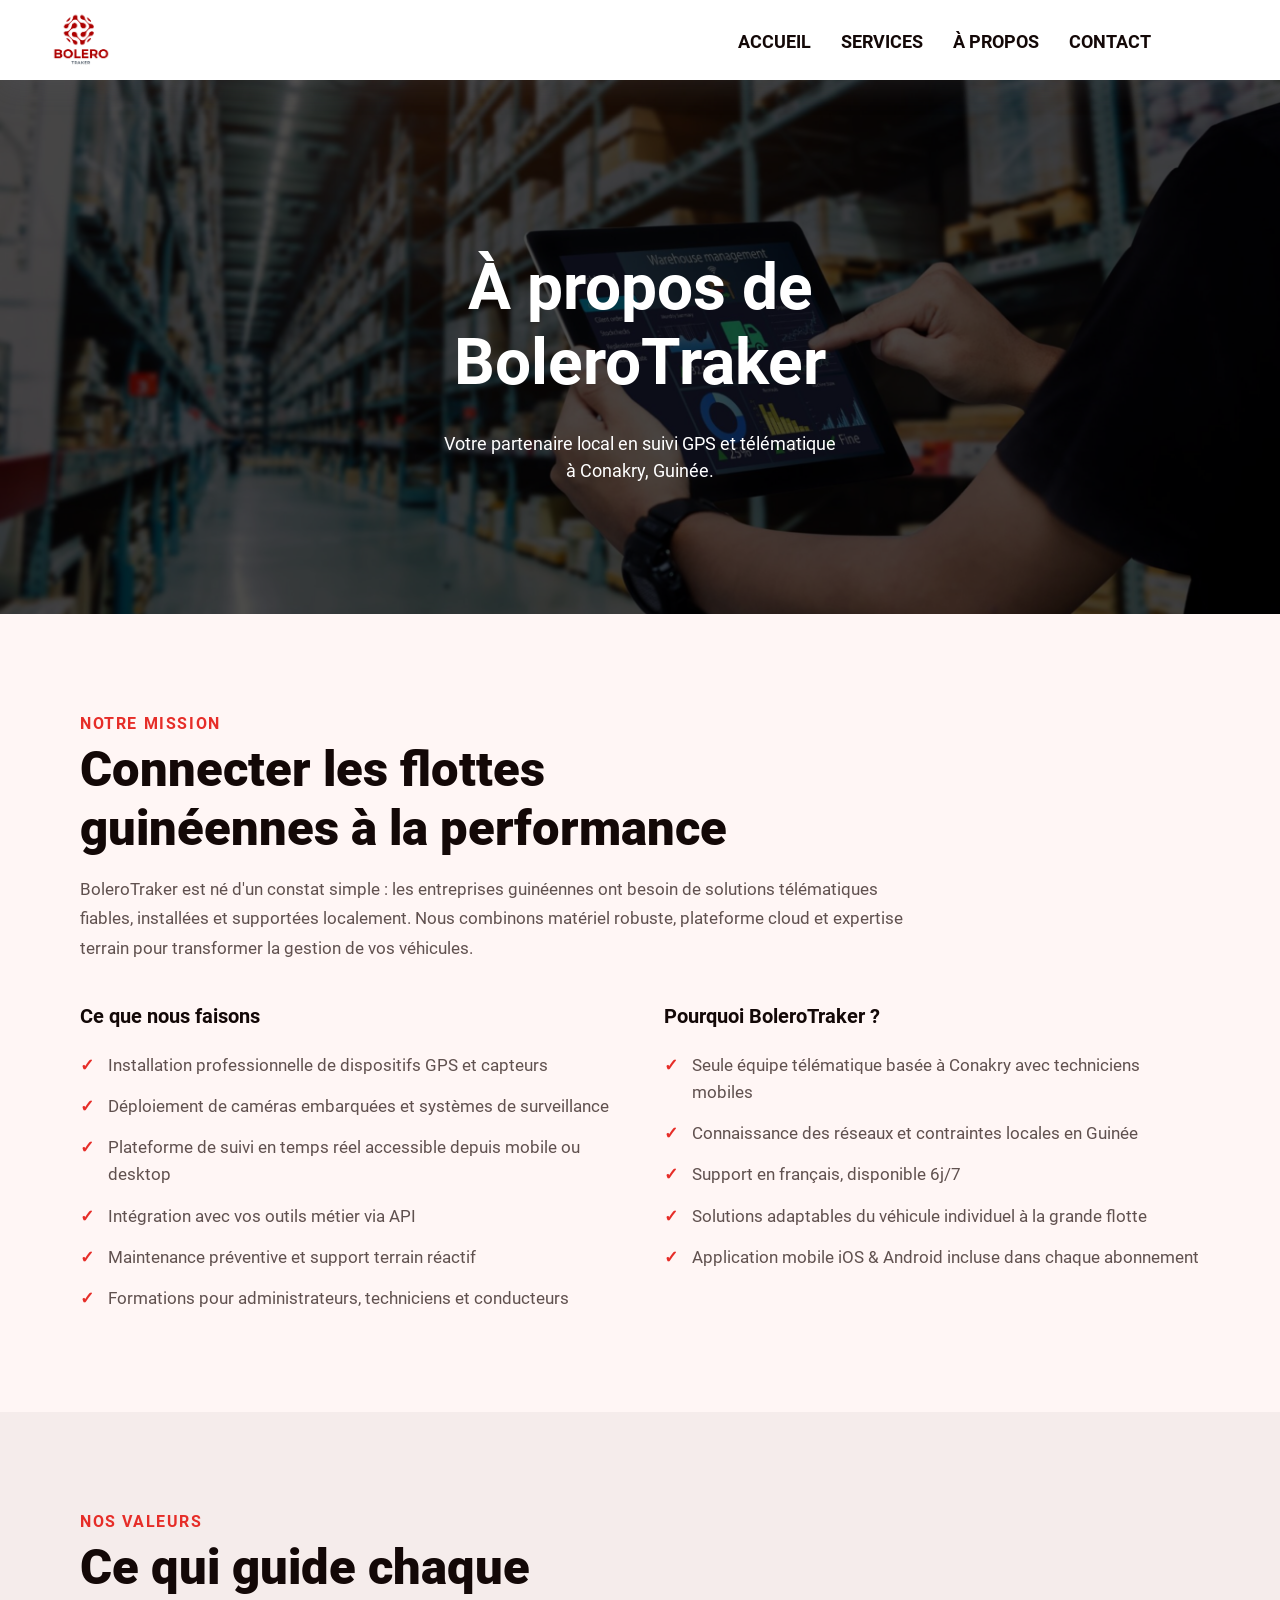
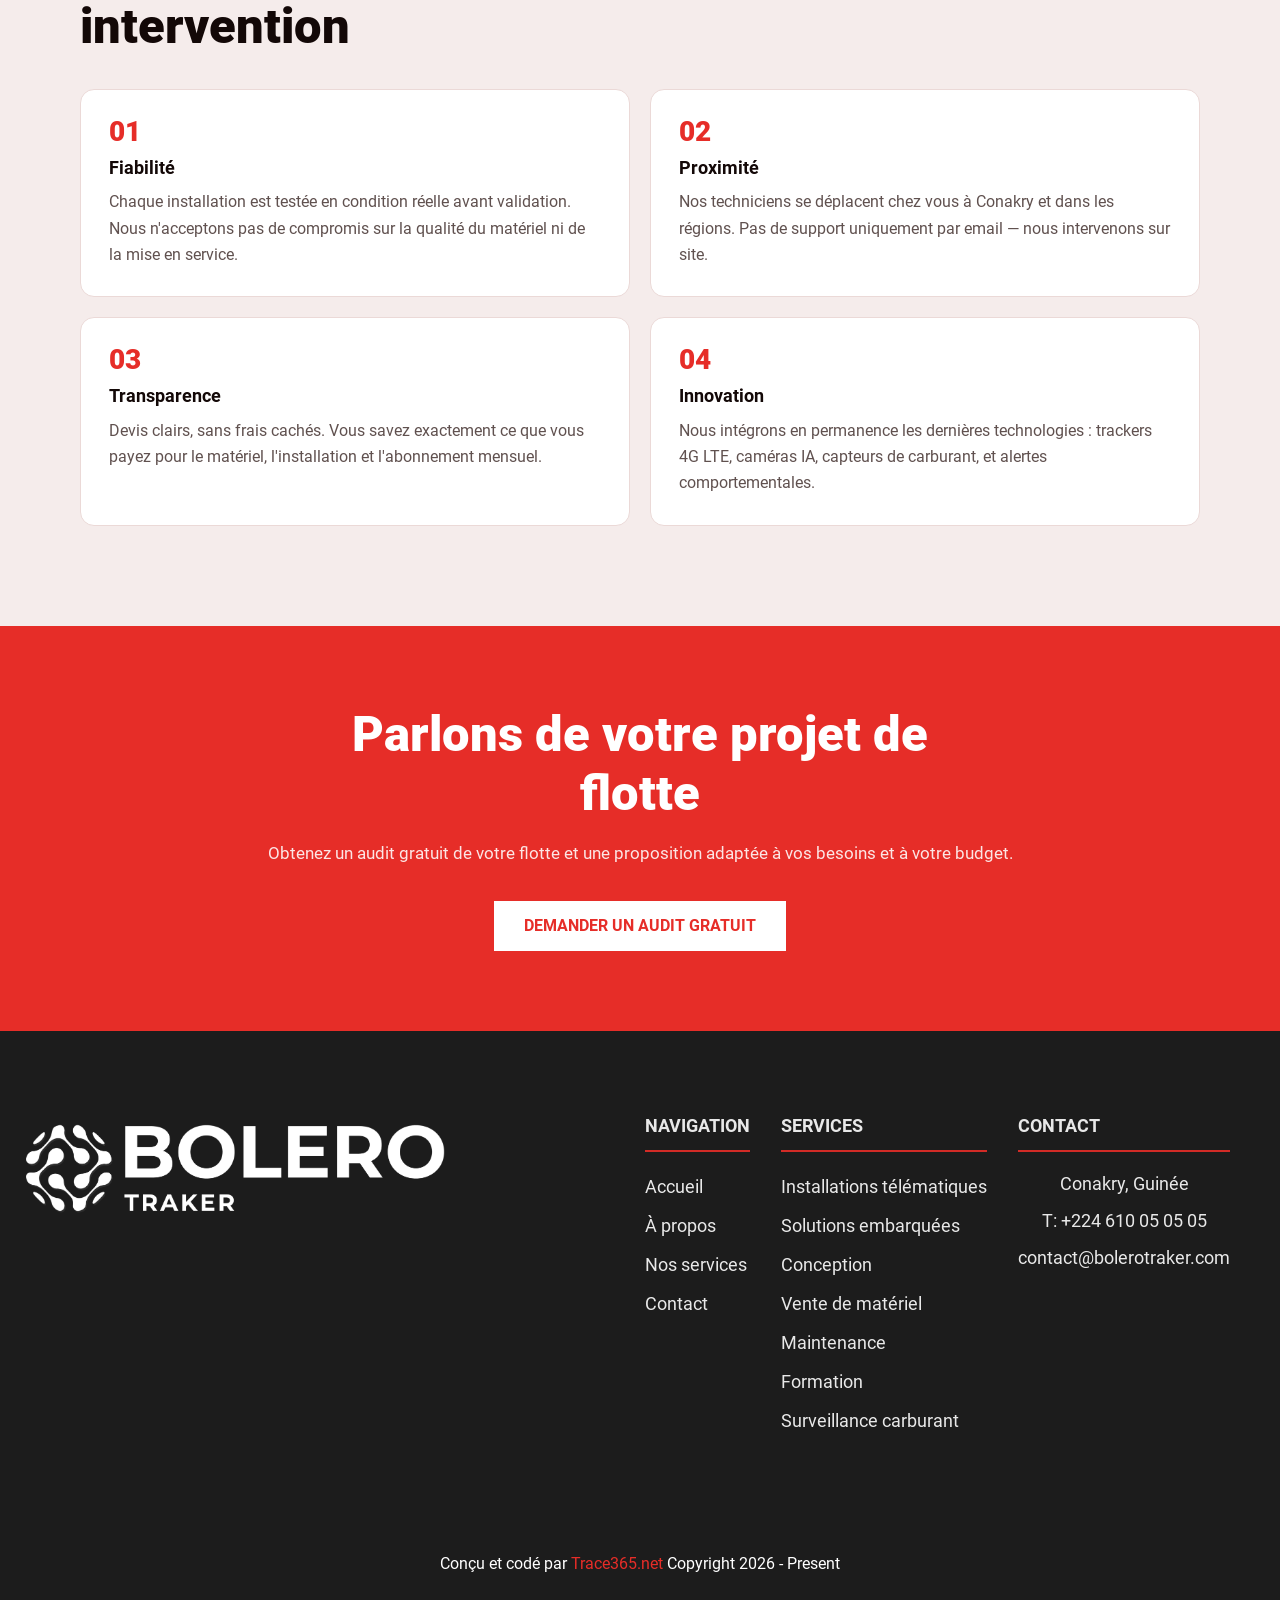
==== commit e80af00d: "merge services" ====
--- a/about.html
+++ b/about.html
@@ -29,32 +29,33 @@
         <ul>
           <li id="home"><a href="/">Accueil</a></li>
           <li class="dropdown" id="services">
-            <a class="dropdown-toggle" role="button" tabindex="0" aria-expanded="false" aria-controls="services-submenu">Services</a>
+            <a class="dropdown-toggle" href="services.html" tabindex="0" aria-expanded="false" aria-controls="services-submenu">Services</a>
             <ul class="dropdown-menu" id="services-submenu">
-              <li><a class="dropdown-menu-item" href="mobile-telematics-installations.html">
+              <li><a class="dropdown-menu-item" href="services.html#installations">
                 <span class="dmi-title">Installations télématiques</span>
                 <span class="dmi-desc">GPS, caméras &amp; capteurs sur site</span>
               </a></li>
-              <li><a class="dropdown-menu-item" href="fleet-electronics-solutions.html">
+              <li><a class="dropdown-menu-item" href="services.html#solutions-embarquees">
                 <span class="dmi-title">Solutions embarquées</span>
                 <span class="dmi-desc">Intégration électronique de flotte</span>
               </a></li>
-              <li><a class="dropdown-menu-item" href="consultative-solution-design.html">
+              <li><a class="dropdown-menu-item" href="services.html#conception">
                 <span class="dmi-title">Conception de solutions</span>
                 <span class="dmi-desc">Architecture télématique sur mesure</span>
               </a></li>
-              <li><a class="dropdown-menu-item" href="device-sales.html">
+              <li><a class="dropdown-menu-item" href="services.html#vente-materiel">
                 <span class="dmi-title">Vente de matériel</span>
                 <span class="dmi-desc">Trackers 4G, caméras, capteurs</span>
               </a></li>
-              <li><a class="dropdown-menu-item" href="maintenance-support.html">
+              <li><a class="dropdown-menu-item" href="services.html#maintenance">
                 <span class="dmi-title">Maintenance &amp; support</span>
                 <span class="dmi-desc">Contrats &amp; interventions terrain</span>
               </a></li>
-              <li><a class="dropdown-menu-item" href="training-education.html">
+              <li><a class="dropdown-menu-item" href="services.html#formation">
                 <span class="dmi-title">Formation</span>
                 <span class="dmi-desc">Pour vos équipes &amp; opérateurs</span>
               </a></li>
+              <li><a class="dropdown-menu-item" href="services.html#carburant"><span class="dmi-title">Surveillance carburant</span><span class="dmi-desc">Capteurs, alertes &amp; analyse de consommation</span></a></li>
             </ul>
           </li>
           <li id="about-us"><a class="active" href="about.html">À propos</a></li>
@@ -167,12 +168,12 @@
           </ul>
           <ul>
             <li><h2>Services</h2></li>
-            <li><a href="mobile-telematics-installations.html">Installations télématiques</a></li>
-            <li><a href="fleet-electronics-solutions.html">Solutions embarquées</a></li>
-            <li><a href="consultative-solution-design.html">Conception</a></li>
-            <li><a href="device-sales.html">Vente de matériel</a></li>
-            <li><a href="maintenance-support.html">Maintenance</a></li>
-            <li><a href="training-education.html">Formation</a></li>
+            <li><a href="services.html#installations">Installations télématiques</a></li>
+            <li><a href="services.html#solutions-embarquees">Solutions embarquées</a></li>
+            <li><a href="services.html#conception">Conception</a></li>
+            <li><a href="services.html#vente-materiel">Vente de matériel</a></li>
+            <li><a href="services.html#maintenance">Maintenance</a></li>
+            <li><a href="services.html#formation">Formation</a></li><li><a href="services.html#carburant">Surveillance carburant</a></li>
           </ul>
           <ul>
             <li><h2>Contact</h2></li>
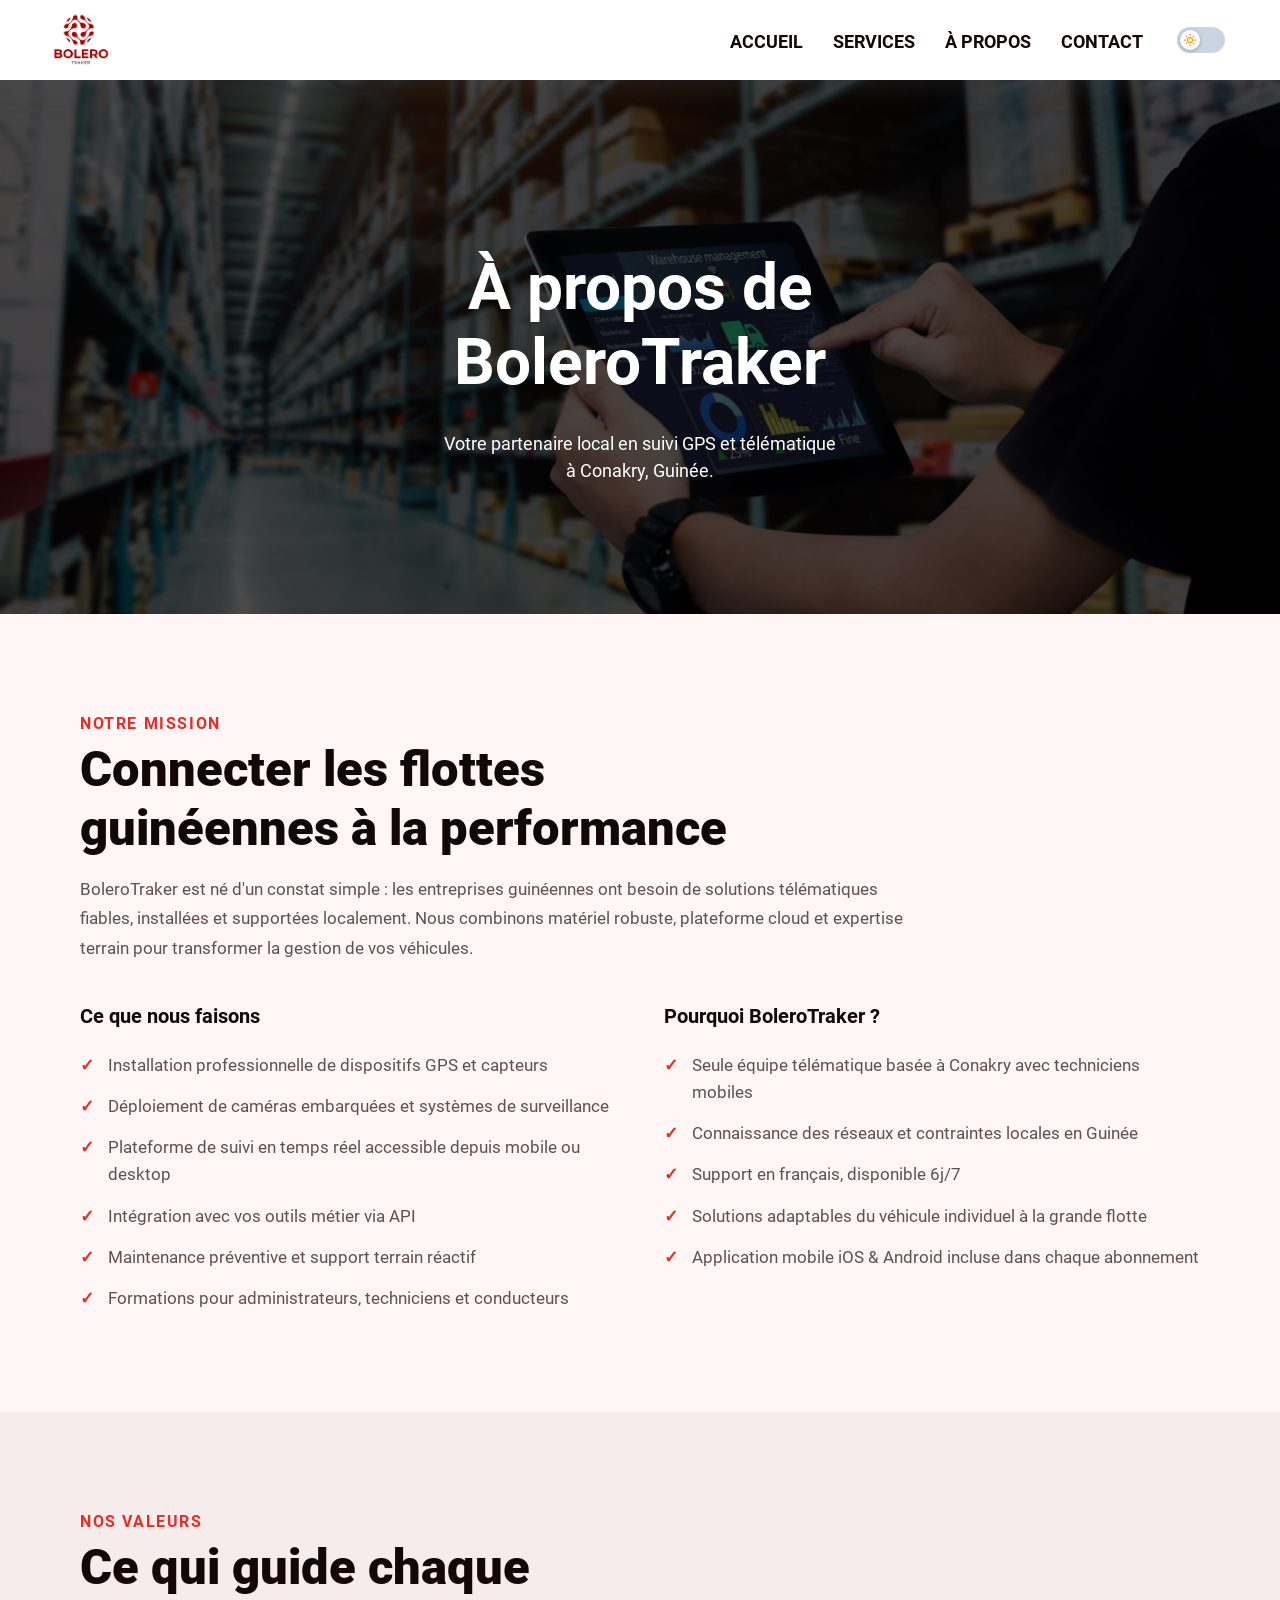
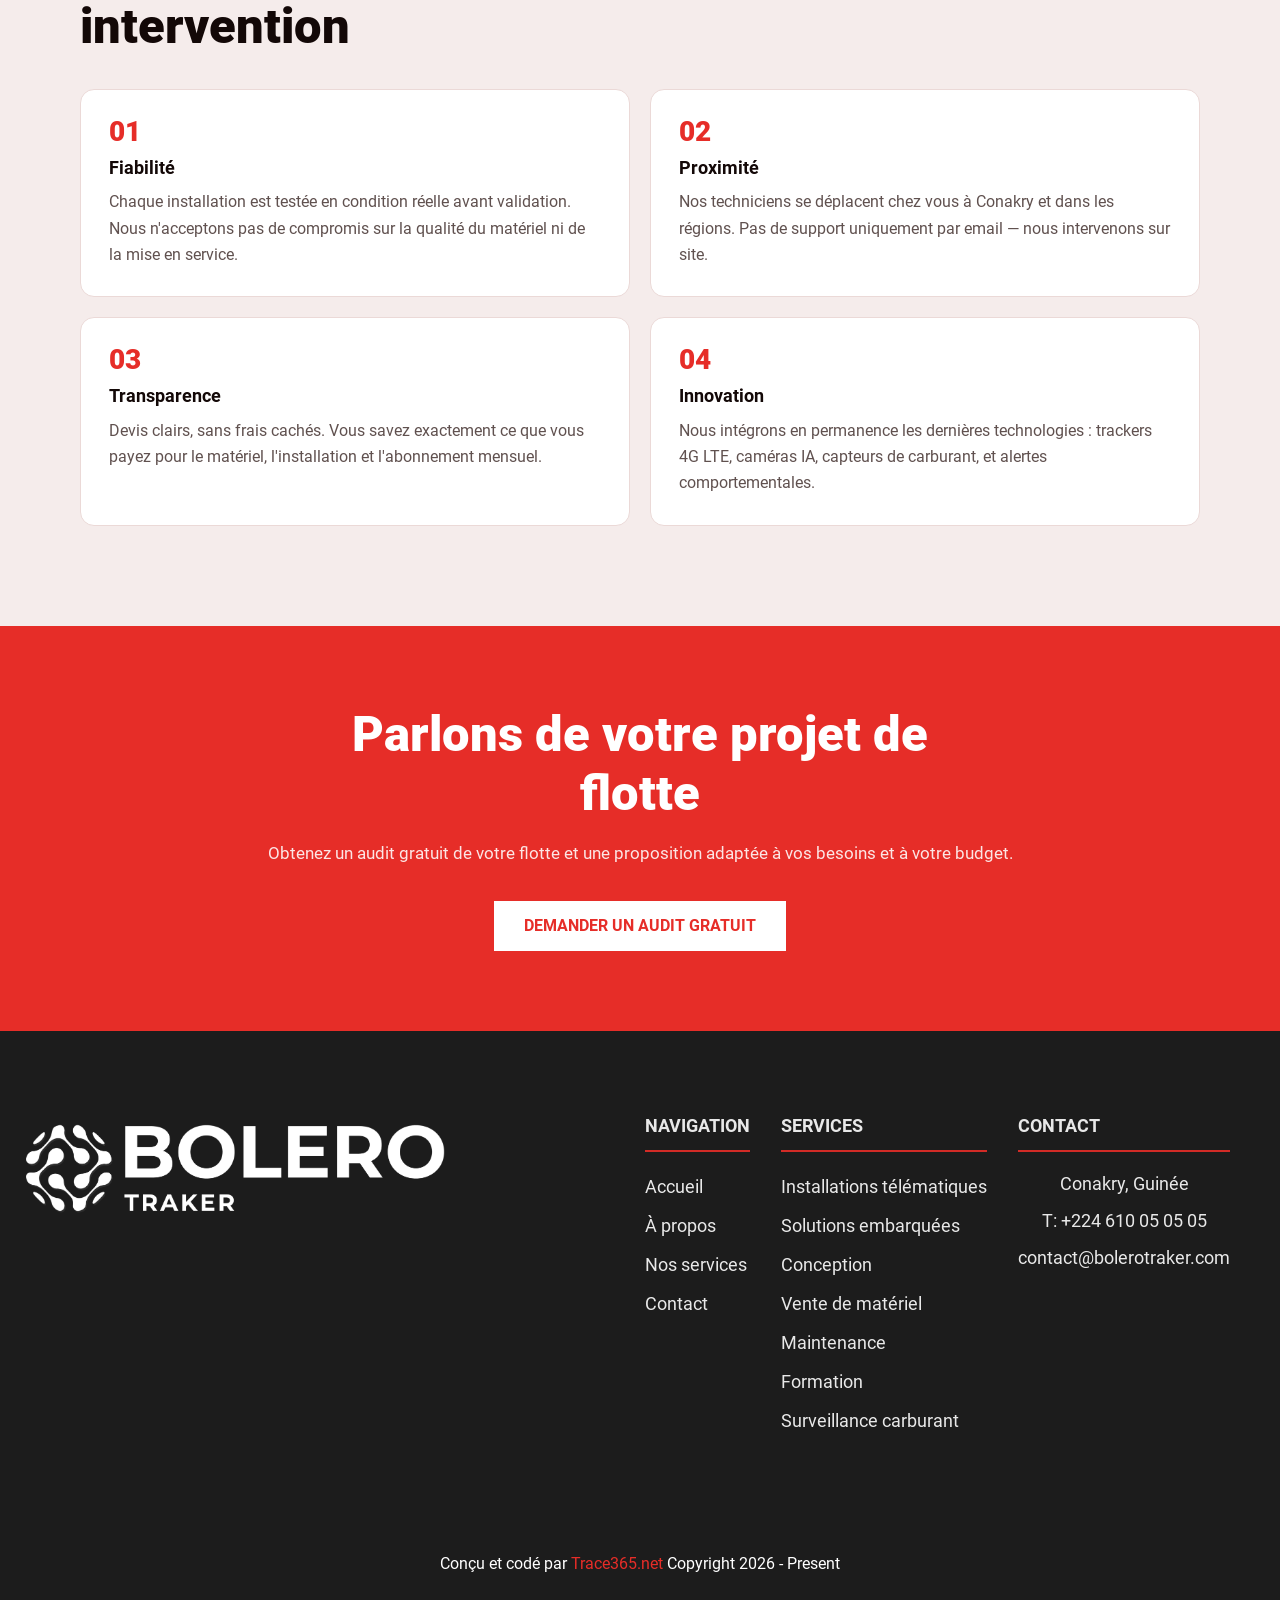
==== commit 000177b0: "button chnages" ====
--- a/about.html
+++ b/about.html
@@ -62,9 +62,13 @@
           <li id="contact"><a href="contact.html">Contact</a></li>
         </ul>
       </nav>
-      <button id="dark-mode-toggle">
-        <svg class="moon" xmlns="http://www.w3.org/2000/svg" viewBox="0 0 480 480" style="enable-background:new 0 0 480 480" xml:space="preserve"><path d="M459.782 347.328c-4.288-5.28-11.488-7.232-17.824-4.96-17.76 6.368-37.024 9.632-57.312 9.632-97.056 0-176-78.976-176-176 0-58.4 28.832-112.768 77.12-145.472 5.472-3.712 8.096-10.4 6.624-16.832S285.638 2.4 279.078 1.44C271.59.352 264.134 0 256.646 0c-132.352 0-240 107.648-240 240s107.648 240 240 240c84 0 160.416-42.688 204.352-114.176 3.552-5.792 3.04-13.184-1.216-18.496z"/></svg>
-        <img class="sun" aria-hidden="true" src="/images/sun.svg" decoding="async" alt="light mode toggle icon" width="15" height="15">
+      <button id="dark-mode-toggle" aria-label="Basculer le mode sombre">
+        <span class="dmt-track">
+          <span class="dmt-thumb">
+            <svg class="dmt-sun" viewBox="0 0 24 24" fill="none" stroke="currentColor" stroke-width="2.5" stroke-linecap="round" aria-hidden="true"><circle cx="12" cy="12" r="5"/><line x1="12" y1="1" x2="12" y2="3"/><line x1="12" y1="21" x2="12" y2="23"/><line x1="4.22" y1="4.22" x2="5.64" y2="5.64"/><line x1="18.36" y1="18.36" x2="19.78" y2="19.78"/><line x1="1" y1="12" x2="3" y2="12"/><line x1="21" y1="12" x2="23" y2="12"/><line x1="4.22" y1="19.78" x2="5.64" y2="18.36"/><line x1="18.36" y1="5.64" x2="19.78" y2="4.22"/></svg>
+            <svg class="dmt-moon" viewBox="0 0 24 24" fill="currentColor" aria-hidden="true"><path d="M21 12.79A9 9 0 1 1 11.21 3 7 7 0 0 0 21 12.79z"/></svg>
+          </span>
+        </span>
       </button>
     </div>
   </div>
--- a/css/root.css
+++ b/css/root.css
@@ -602,9 +602,6 @@
   body.scroll #navigation #navbar-menu ul li a.active {
     color: var(--primary);
   }
-  body.scroll #dark-mode-toggle svg path {
-    fill: #000;
-  }
   body.dark-mode #navigation .background-color-div {
     height: 100%;
     box-shadow: rgba(100, 100, 111, 0.2) 0px 7px 29px 0px;
--- a/css/dark.css
+++ b/css/dark.css
@@ -26,48 +26,67 @@
 <--- -------------------------- -*/
 /* Mobile */
 @media only screen and (min-width: 0em) {
-  body.dark-mode #dark-mode-toggle .sun {
-    transform: translate(-50%, -50%);
-    opacity: 1;
-  }
-  body.dark-mode #dark-mode-toggle .moon {
-    transform: translate(-50%, -150%);
-    opacity: 0;
-  }
   #dark-mode-toggle {
-    display: block;
+    display: flex;
+    align-items: center;
+    justify-content: center;
     position: absolute;
     top: 50%;
     transform: translateY(-50%);
     right: 3.75rem;
-    width: 3rem;
-    height: 3rem;
     background: transparent;
     border: none;
-    overflow: hidden;
-    padding: 0;
+    padding: 0.25rem;
+    cursor: pointer;
   }
-  #dark-mode-toggle img,
-  #dark-mode-toggle svg {
+  .dmt-track {
+    display: block;
+    width: 3rem;
+    height: 1.625rem;
+    background: #cbd5e1;
+    border-radius: 999px;
+    position: relative;
+    transition: background 0.3s ease;
+  }
+  body.dark-mode .dmt-track {
+    background: #1e3a5f;
+  }
+  .dmt-thumb {
     position: absolute;
-    top: 50%;
-    left: 50%;
-    transform: translate(-50%, -50%);
-    width: 1.5625rem;
-    height: 1.5625rem;
+    top: 0.1875rem;
+    left: 0.1875rem;
+    width: 1.25rem;
+    height: 1.25rem;
+    background: #fff;
+    border-radius: 50%;
+    box-shadow: 0 1px 4px rgba(0,0,0,0.25);
+    transition: transform 0.35s cubic-bezier(0.34,1.56,0.64,1), background 0.3s;
+    display: flex;
+    align-items: center;
+    justify-content: center;
+  }
+  body.dark-mode .dmt-thumb {
+    transform: translateX(1.375rem);
+    background: #0f172a;
+  }
+  .dmt-sun,
+  .dmt-moon {
+    width: 0.75rem;
+    height: 0.75rem;
+    position: absolute;
+    transition: opacity 0.2s;
     pointer-events: none;
   }
-  #dark-mode-toggle .moon {
-    z-index: 2;
-    transition: transform .3s, opacity .3s, fill .3s;
-    fill: #000;
+  .dmt-sun {
+    color: #f59e0b;
+    opacity: 1;
   }
-  #dark-mode-toggle .sun {
-    z-index: 1;
-    transform: translate(-50%, 100%);
+  .dmt-moon {
+    color: #a78bfa;
     opacity: 0;
-    transition: transform .3s, opacity .3s;
   }
+  body.dark-mode .dmt-sun { opacity: 0; }
+  body.dark-mode .dmt-moon { opacity: 1; }
 }
 /* Desktop */
 @media only screen and (min-width: 64em) {
@@ -77,9 +96,6 @@
     right: auto;
     transform: none;
     margin-left: 1.875rem;
-    margin-bottom: 0rem;
-  }
-  #dark-mode-toggle .moon {
-    fill: #fff;
+    margin-bottom: 0;
   }
 }
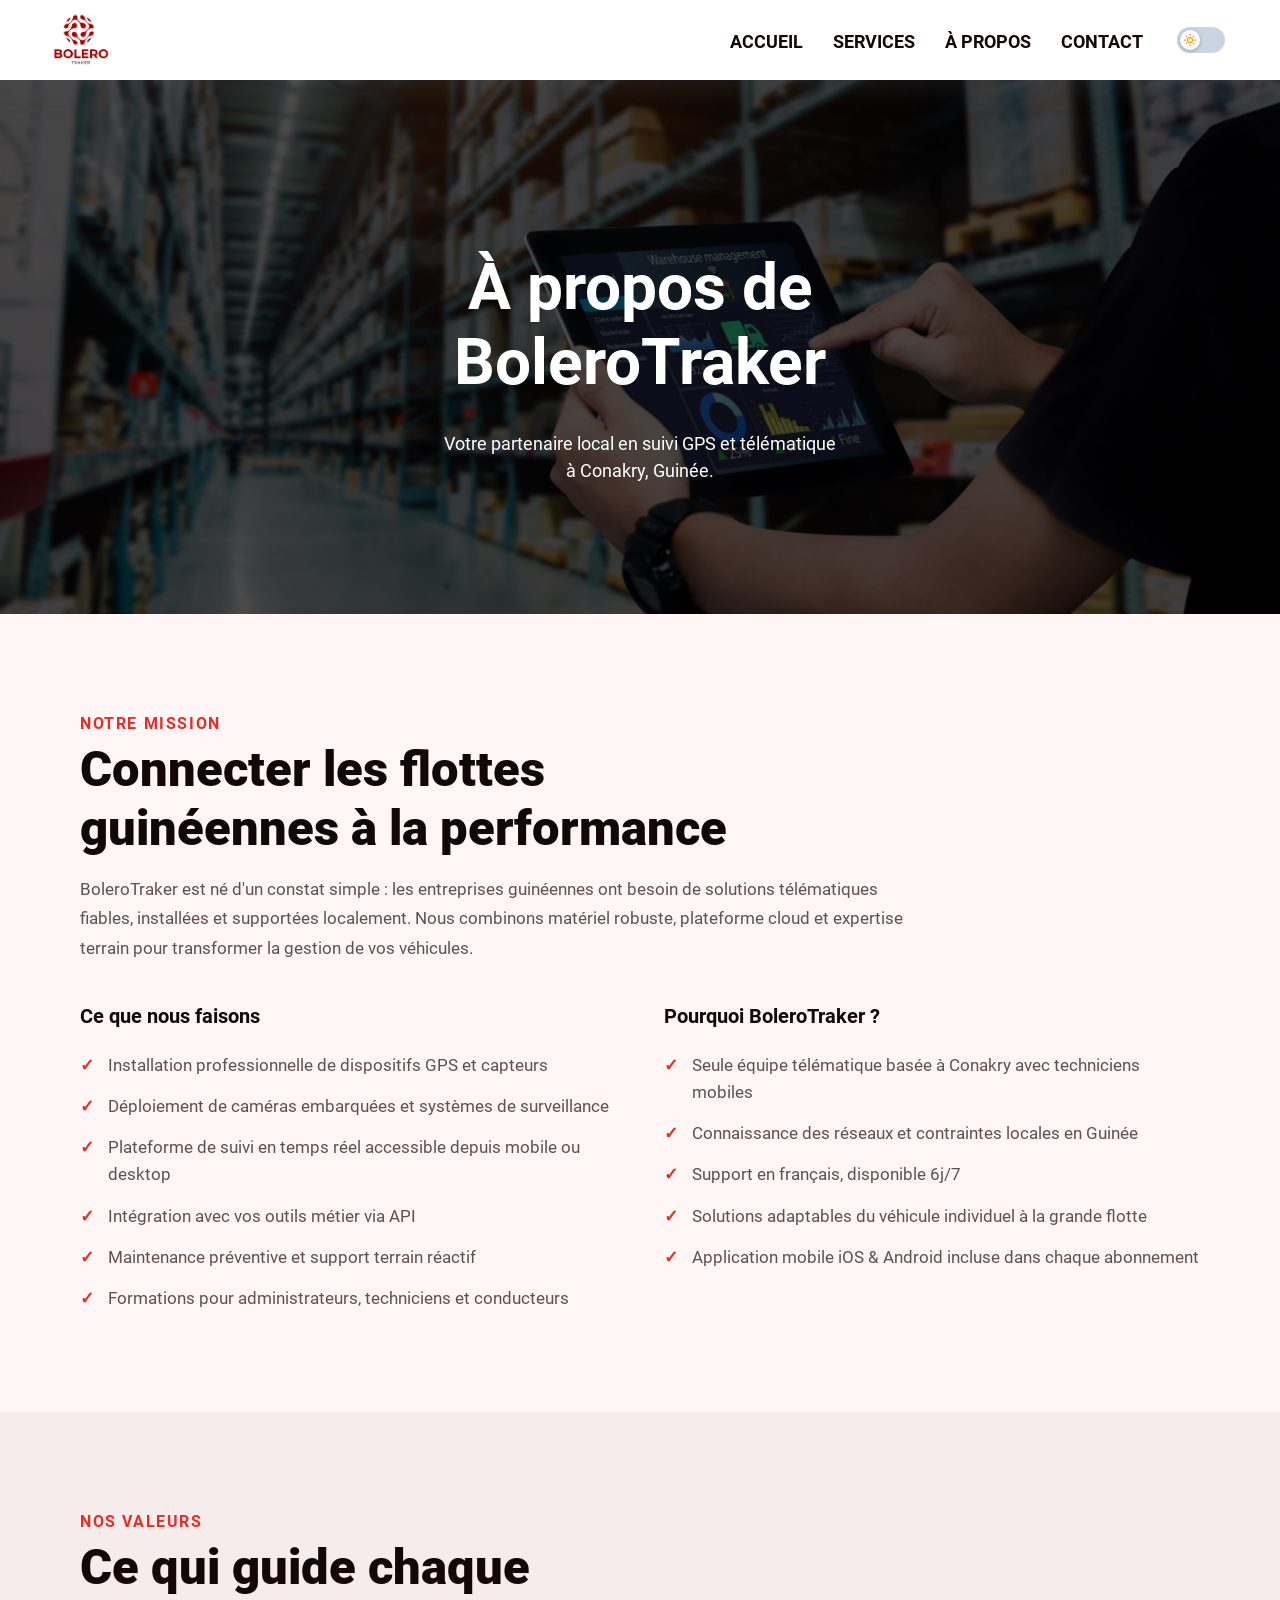
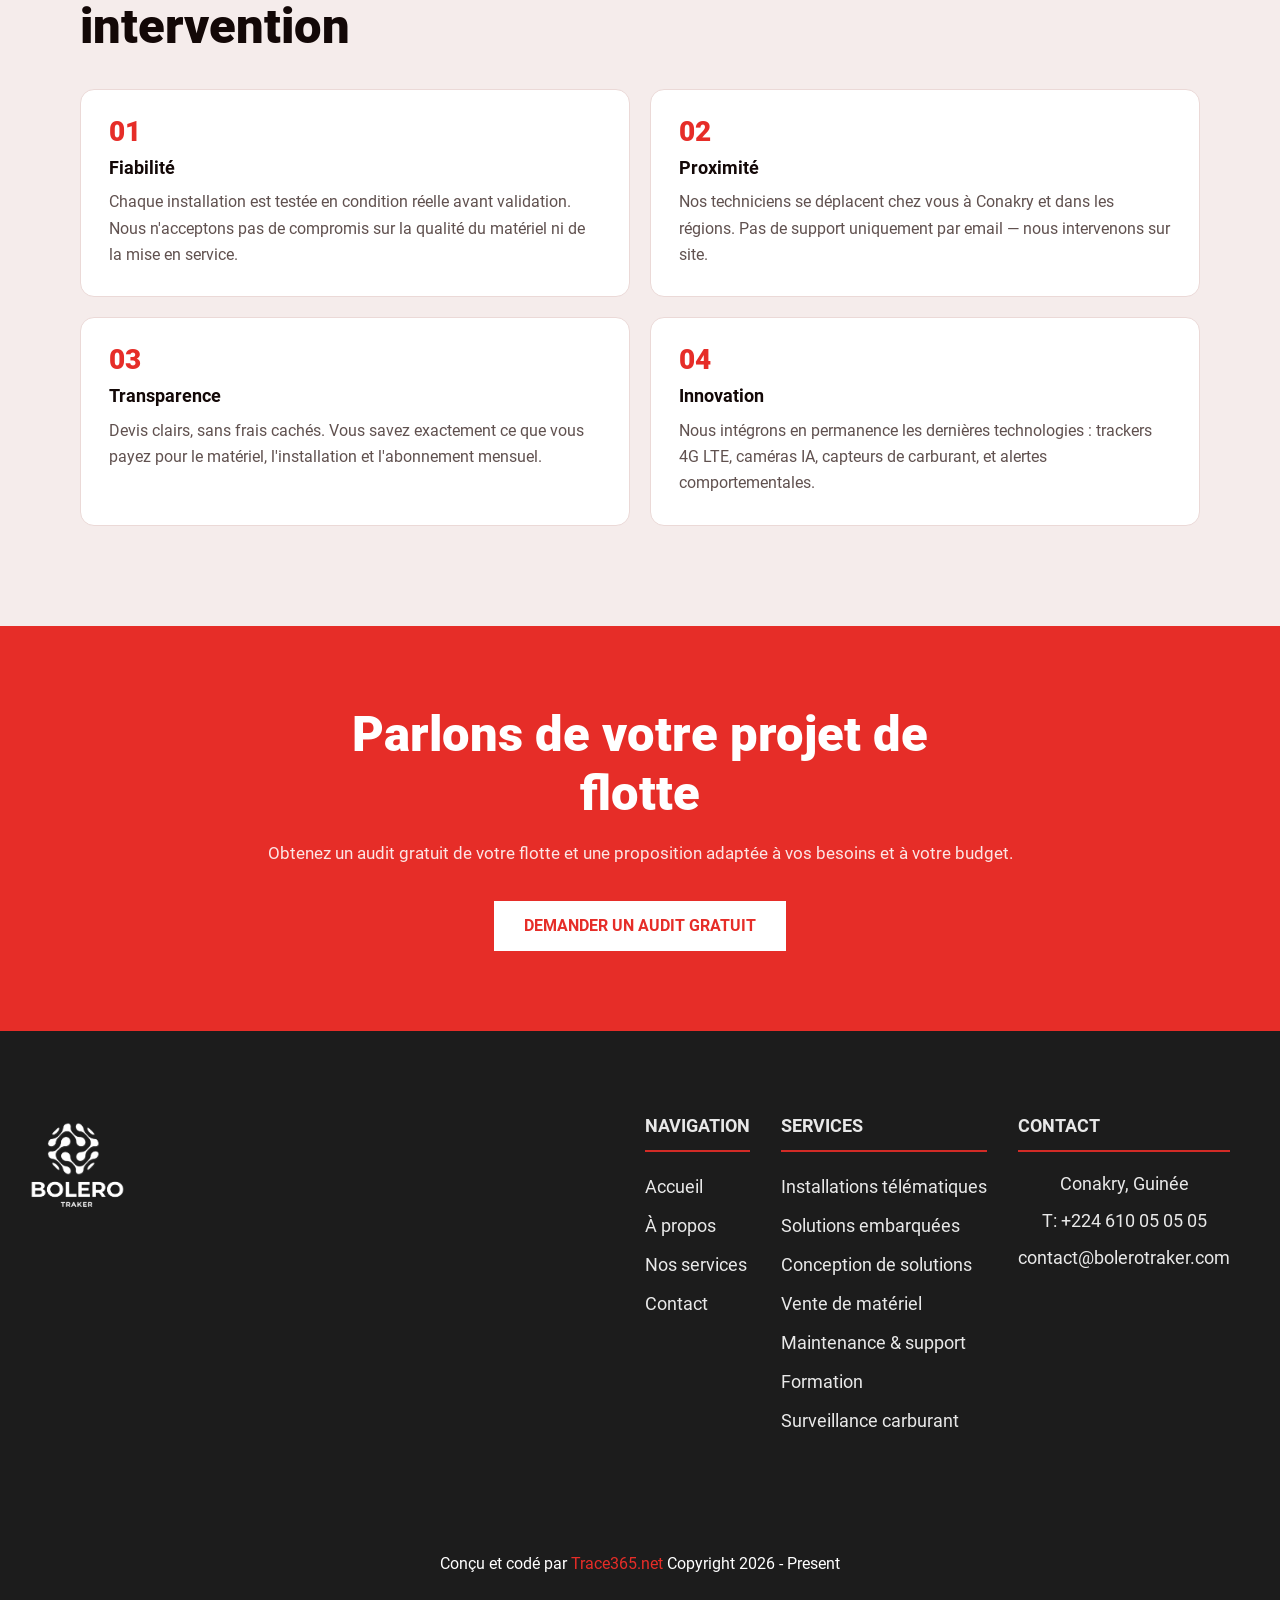
==== commit 762a28d2: "modified:   about.html 	modified:   contact.html 	modified:   css/dark.css 	modified:   css/home.css" ====
--- a/about.html
+++ b/about.html
@@ -6,7 +6,8 @@
   <title>À propos — BoleroTraker | Suivi GPS Conakry, Guinée</title>
   <meta name="description" content="BoleroTraker est votre partenaire local de suivi GPS et télématique en Guinée. Découvrez notre mission, notre équipe et notre engagement pour les flottes guinéennes.">
   <link rel="canonical" href="https://www.bolerotraker.com/about.html">
-  <link rel="icon" type="image/png" href="/images/logo-light.png">
+  <link rel="icon" type="image/svg+xml" href="/images/favicon.svg">
+  <link rel="apple-touch-icon" href="/images/favicon.svg">
   <link rel="stylesheet" href="/css/root.css">
   <link rel="stylesheet" href="/css/dark.css">
   <link rel="stylesheet" href="/css/animations.css">
@@ -15,64 +16,7 @@
   <a class="skip" aria-label="aller au contenu principal" href="#main">Aller au contenu principal</a>
   <script defer src="/js/animations.js"></script>
 
-  <div id="navigation">
-    <div aria-hidden="true" class="background-color-div"></div>
-    <div class="container">
-      <a class="logo" aria-label="retour à l'accueil" href="/">
-        <img class="light" aria-hidden="true" src="/images/logo-light.png" decoding="async" alt="BoleroTraker logo" width="221" height="66">
-        <img class="dark" aria-hidden="true" src="/images/logo-blue.png" decoding="async" loading="lazy" alt="BoleroTraker logo" width="221" height="66">
-      </a>
-      <button type="button" class="hamburger-menu" aria-expanded="false" aria-controls="navbar-menu">
-        <span aria-hidden="true"></span>
-      </button>
-      <nav id="navbar-menu" aria-label="navigation principale">
-        <ul>
-          <li id="home"><a href="/">Accueil</a></li>
-          <li class="dropdown" id="services">
-            <a class="dropdown-toggle" href="services.html" tabindex="0" aria-expanded="false" aria-controls="services-submenu">Services</a>
-            <ul class="dropdown-menu" id="services-submenu">
-              <li><a class="dropdown-menu-item" href="services.html#installations">
-                <span class="dmi-title">Installations télématiques</span>
-                <span class="dmi-desc">GPS, caméras &amp; capteurs sur site</span>
-              </a></li>
-              <li><a class="dropdown-menu-item" href="services.html#solutions-embarquees">
-                <span class="dmi-title">Solutions embarquées</span>
-                <span class="dmi-desc">Intégration électronique de flotte</span>
-              </a></li>
-              <li><a class="dropdown-menu-item" href="services.html#conception">
-                <span class="dmi-title">Conception de solutions</span>
-                <span class="dmi-desc">Architecture télématique sur mesure</span>
-              </a></li>
-              <li><a class="dropdown-menu-item" href="services.html#vente-materiel">
-                <span class="dmi-title">Vente de matériel</span>
-                <span class="dmi-desc">Trackers 4G, caméras, capteurs</span>
-              </a></li>
-              <li><a class="dropdown-menu-item" href="services.html#maintenance">
-                <span class="dmi-title">Maintenance &amp; support</span>
-                <span class="dmi-desc">Contrats &amp; interventions terrain</span>
-              </a></li>
-              <li><a class="dropdown-menu-item" href="services.html#formation">
-                <span class="dmi-title">Formation</span>
-                <span class="dmi-desc">Pour vos équipes &amp; opérateurs</span>
-              </a></li>
-              <li><a class="dropdown-menu-item" href="services.html#carburant"><span class="dmi-title">Surveillance carburant</span><span class="dmi-desc">Capteurs, alertes &amp; analyse de consommation</span></a></li>
-            </ul>
-          </li>
-          <li id="about-us"><a class="active" href="about.html">À propos</a></li>
-          <li id="contact"><a href="contact.html">Contact</a></li>
-        </ul>
-      </nav>
-      <button id="dark-mode-toggle" aria-label="Basculer le mode sombre">
-        <span class="dmt-track">
-          <span class="dmt-thumb">
-            <svg class="dmt-sun" viewBox="0 0 24 24" fill="none" stroke="currentColor" stroke-width="2.5" stroke-linecap="round" aria-hidden="true"><circle cx="12" cy="12" r="5"/><line x1="12" y1="1" x2="12" y2="3"/><line x1="12" y1="21" x2="12" y2="23"/><line x1="4.22" y1="4.22" x2="5.64" y2="5.64"/><line x1="18.36" y1="18.36" x2="19.78" y2="19.78"/><line x1="1" y1="12" x2="3" y2="12"/><line x1="21" y1="12" x2="23" y2="12"/><line x1="4.22" y1="19.78" x2="5.64" y2="18.36"/><line x1="18.36" y1="5.64" x2="19.78" y2="4.22"/></svg>
-            <svg class="dmt-moon" viewBox="0 0 24 24" fill="currentColor" aria-hidden="true"><path d="M21 12.79A9 9 0 1 1 11.21 3 7 7 0 0 0 21 12.79z"/></svg>
-          </span>
-        </span>
-      </button>
-    </div>
-  </div>
-
+  <div id="nav-placeholder"></div>
   <main id="main">
 
     <section id="int-hero">
@@ -156,51 +100,9 @@
 
   </main>
 
-  <footer id="footer">
-    <div class="container">
-      <div class="left-section">
-        <a class="logo" href="/"><img loading="lazy" decoding="async" src="/images/logo-light.png" alt="logo" width="221" height="66"></a>
-      </div>
-      <div class="right-section">
-        <div class="lists">
-          <ul>
-            <li><h2>Navigation</h2></li>
-            <li><a href="/">Accueil</a></li>
-            <li><a href="about.html">À propos</a></li>
-            <li><a href="services.html">Nos services</a></li>
-            <li><a href="contact.html">Contact</a></li>
-          </ul>
-          <ul>
-            <li><h2>Services</h2></li>
-            <li><a href="services.html#installations">Installations télématiques</a></li>
-            <li><a href="services.html#solutions-embarquees">Solutions embarquées</a></li>
-            <li><a href="services.html#conception">Conception</a></li>
-            <li><a href="services.html#vente-materiel">Vente de matériel</a></li>
-            <li><a href="services.html#maintenance">Maintenance</a></li>
-            <li><a href="services.html#formation">Formation</a></li><li><a href="services.html#carburant">Surveillance carburant</a></li>
-          </ul>
-          <ul>
-            <li><h2>Contact</h2></li>
-            <li><a href="contact.html">Conakry, Guinée</a></li>
-            <li><a href="tel:+224610050505">T: +224 610 05 05 05</a></li>
-            <li><a href="mailto:contact@bolerotraker.com">contact@bolerotraker.com</a></li>
-          </ul>
-        </div>
-      </div>
-    </div>
-    <div class="credit">
-      <span>Conçu et codé par</span>
-      <a href="https://www.trace365.net" target="_blank" rel="noopener">Trace365.net</a>
-      <span class="copyright"> Copyright 2026 - Present</span>
-    </div>
-  </footer>
-
+  <div id="footer-placeholder"></div>
+  <script defer src="/js/components.js"></script>
   <script defer src="/js/nav.js"></script>
   <script defer src="/js/dark.js"></script>
-  <script defer>
-    document.addEventListener('scroll', () => {
-      document.body.classList.toggle('scroll', document.documentElement.scrollTop >= 100);
-    });
-  </script>
 </body>
 </html>
--- a/css/root.css
+++ b/css/root.css
@@ -1150,6 +1150,7 @@
     width: auto;
     height: 100%;
     display: block;
+    filter: brightness(0) invert(1);
   }
   #footer .left-section p {
     font-size: 0.875rem;
--- a/css/dark.css
+++ b/css/dark.css
@@ -87,6 +87,18 @@
   }
   body.dark-mode .dmt-sun { opacity: 0; }
   body.dark-mode .dmt-moon { opacity: 1; }
+
+  body.dark-mode #navigation .logo img {
+    filter:
+      drop-shadow( 1px  0    0 #fbbf24)
+      drop-shadow(-1px  0    0 #fbbf24)
+      drop-shadow( 0    1px  0 #fbbf24)
+      drop-shadow( 0   -1px  0 #fbbf24)
+      drop-shadow( 0.7px  0.7px 0 #fbbf24)
+      drop-shadow(-0.7px -0.7px 0 #fbbf24)
+      drop-shadow( 0.7px -0.7px 0 #fbbf24)
+      drop-shadow(-0.7px  0.7px 0 #fbbf24);
+  }
 }
 /* Desktop */
 @media only screen and (min-width: 64em) {
